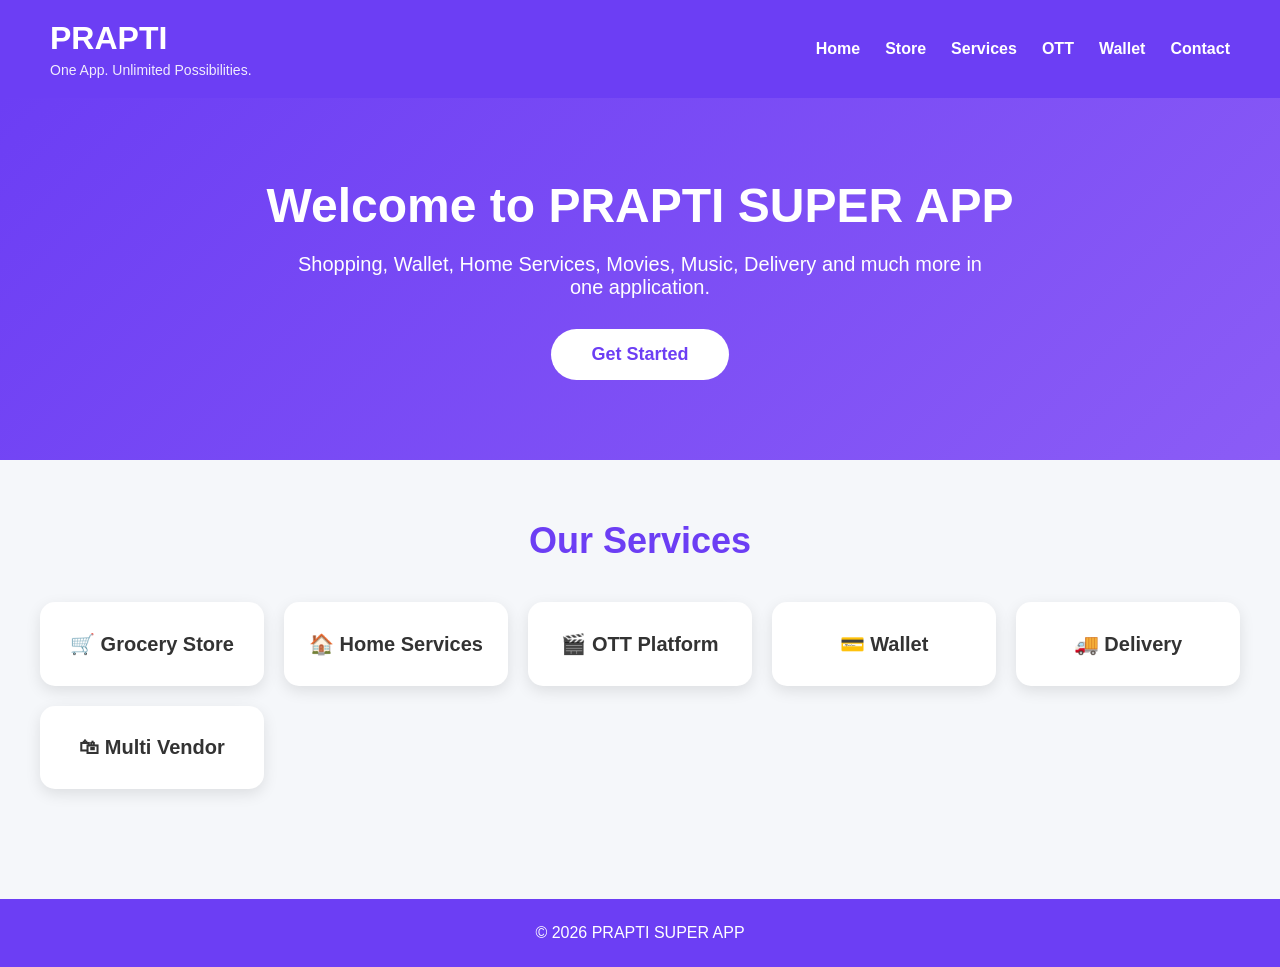
==== index.html @ 95aff0c9 "First upload PRAPTI SUPER APP" ====
<!DOCTYPE html>
<html lang="en">
<head>
    <meta charset="UTF-8">
    <meta name="viewport" content="width=device-width, initial-scale=1.0">
    <title>PRAPTI SUPER APP</title>

    <link rel="stylesheet" href="css/style.css">
</head>

<body>

<header class="header">

    <div class="logo">
        <h1>PRAPTI</h1>
        <p>One App. Unlimited Possibilities.</p>
    </div>

    <nav>
        <a href="#">Home</a>
        <a href="#">Store</a>
        <a href="#">Services</a>
        <a href="#">OTT</a>
        <a href="#">Wallet</a>
        <a href="#">Contact</a>
    </nav>

</header>

<section class="hero">

    <h2>Welcome to PRAPTI SUPER APP</h2>

    <p>
        Shopping, Wallet, Home Services,
        Movies, Music, Delivery and much more
        in one application.
    </p>

    <button>Get Started</button>

</section>

<section class="services">

<h2>Our Services</h2>

<div class="cards">

<div class="card">🛒 Grocery Store</div>

<div class="card">🏠 Home Services</div>

<div class="card">🎬 OTT Platform</div>

<div class="card">💳 Wallet</div>

<div class="card">🚚 Delivery</div>

<div class="card">🛍 Multi Vendor</div>

</div>

</section>

<footer>

<p>
© 2026 PRAPTI SUPER APP
</p>

</footer>

<script src="js/script.js"></script>

</body>
</html>
---- css/style.css ----
/* ===========================
   PRAPTI SUPER APP
   Professional Theme v1.0
=========================== */

*{
    margin:0;
    padding:0;
    box-sizing:border-box;
    font-family:Arial, Helvetica, sans-serif;
}

body{
    background:#f5f7fa;
    color:#333;
}

.header{
    background:#6C3EF4;
    color:white;

    display:flex;
    justify-content:space-between;
    align-items:center;

    padding:20px 50px;
}

.logo h1{
    font-size:32px;
}

.logo p{
    font-size:14px;
    opacity:.9;
    margin-top:5px;
}

nav{
    display:flex;
    gap:25px;
}

nav a{
    color:white;
    text-decoration:none;
    font-weight:bold;
    transition:.3s;
}

nav a:hover{
    color:#FFD54F;
}

.hero{

    text-align:center;

    padding:80px 20px;

    background:linear-gradient(135deg,#6C3EF4,#8B5CF6);

    color:white;
}

.hero h2{

    font-size:48px;

    margin-bottom:20px;
}

.hero p{

    font-size:20px;

    max-width:700px;

    margin:auto;
}

.hero button{

    margin-top:30px;

    padding:15px 40px;

    border:none;

    border-radius:50px;

    background:white;

    color:#6C3EF4;

    font-size:18px;

    cursor:pointer;

    font-weight:bold;
}

.hero button:hover{

    transform:scale(1.05);
}
/* ===== Services ===== */

.services{
    padding:60px 20px;
    text-align:center;
}

.services h2{
    font-size:36px;
    margin-bottom:40px;
    color:#6C3EF4;
}

.cards{
    display:grid;
    grid-template-columns:repeat(auto-fit,minmax(220px,1fr));
    gap:20px;
    max-width:1200px;
    margin:auto;
}

.card{
    background:#fff;
    padding:30px 20px;
    border-radius:15px;
    box-shadow:0 5px 15px rgba(0,0,0,.1);
    font-size:20px;
    font-weight:bold;
    transition:.3s;
}

.card:hover{
    transform:translateY(-8px);
    box-shadow:0 10px 25px rgba(0,0,0,.2);
}

/* ===== Footer ===== */

footer{
    background:#6C3EF4;
    color:#fff;
    text-align:center;
    padding:25px;
    margin-top:50px;
}

/* ===== Mobile Responsive ===== */

@media (max-width:768px){

.header{
    flex-direction:column;
    text-align:center;
    padding:20px;
}

nav{
    flex-wrap:wrap;
    justify-content:center;
    gap:15px;
    margin-top:15px;
}

.hero{
    padding:60px 15px;
}

.hero h2{
    font-size:32px;
}

.hero p{
    font-size:17px;
}

.hero button{
    width:100%;
    max-width:260px;
}

.services h2{
    font-size:28px;
}

}
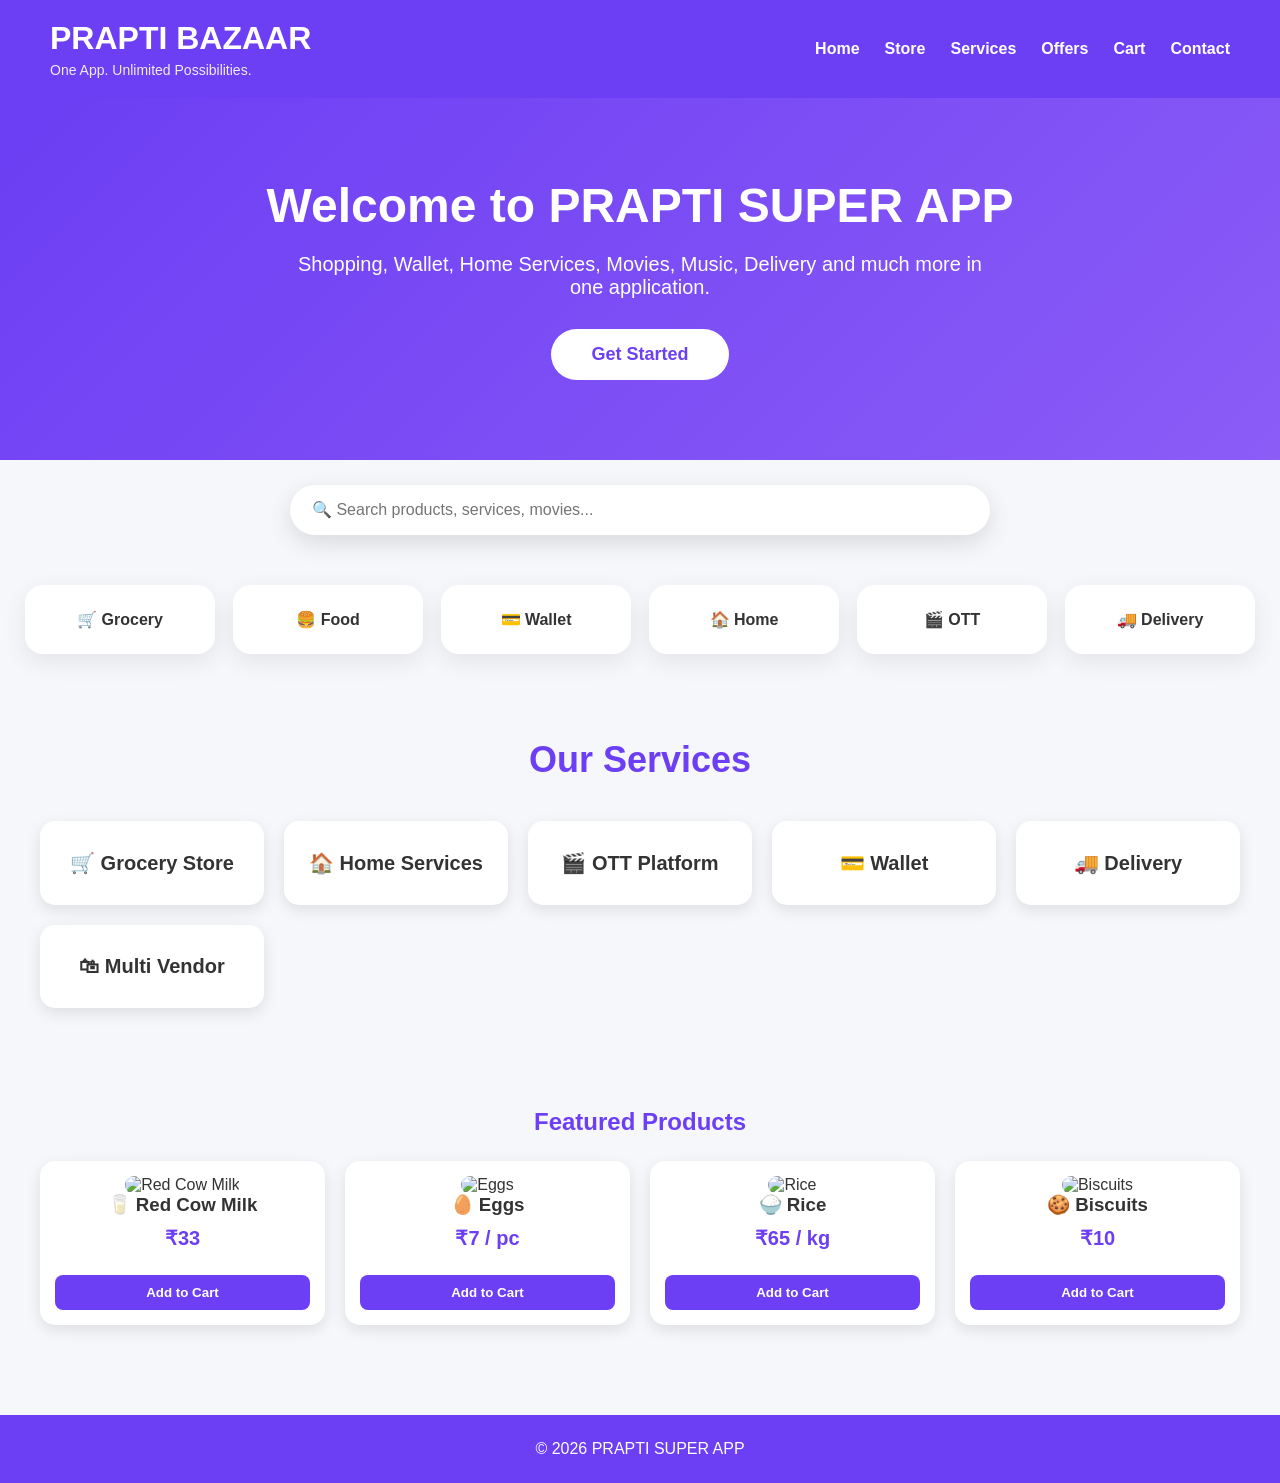
==== commit 5b2c0502: "PRAPTI SUPER APP v1.1" ====
--- a/index.html
+++ b/index.html
@@ -13,16 +13,18 @@
 <header class="header">
 
     <div class="logo">
-        <h1>PRAPTI</h1>
+        <h1>PRAPTI BAZAAR</h1>
         <p>One App. Unlimited Possibilities.</p>
     </div>
 
-    <nav>
+    <button class="menu-btn" id="menu-btn">☰</button>
+
+    <nav id="nav-menu">
         <a href="#">Home</a>
         <a href="#">Store</a>
         <a href="#">Services</a>
-        <a href="#">OTT</a>
-        <a href="#">Wallet</a>
+        <a href="#">Offers</a>
+        <a href="#">Cart</a>
         <a href="#">Contact</a>
     </nav>
 
@@ -39,6 +41,24 @@
     </p>
 
     <button>Get Started</button>
+
+</section>
+
+<section class="search-section">
+
+    <input type="text"
+           placeholder="🔍 Search products, services, movies...">
+
+</section>
+
+<section class="quick-services">
+
+    <div class="quick-card">🛒 Grocery</div>
+    <div class="quick-card">🍔 Food</div>
+    <div class="quick-card">💳 Wallet</div>
+    <div class="quick-card">🏠 Home</div>
+    <div class="quick-card">🎬 OTT</div>
+    <div class="quick-card">🚚 Delivery</div>
 
 </section>
 
@@ -64,6 +84,44 @@
 
 </section>
 
+<section class="products">
+
+<h2>Featured Products</h2>
+
+<div class="product-grid">
+
+<div class="product-card">
+<img src="images/redcow.jpg" alt="Red Cow Milk">
+<h3>🥛 Red Cow Milk</h3>
+<p class="price">₹33</p>
+<button>Add to Cart</button>
+</div>
+
+<div class="product-card">
+<img src="images/egg.jpg" alt="Eggs">
+<h3>🥚 Eggs</h3>
+<p class="price">₹7 / pc</p>
+<button>Add to Cart</button>
+</div>
+
+<div class="product-card">
+<img src="images/rice.jpg" alt="Rice">
+<h3>🍚 Rice</h3>
+<p class="price">₹65 / kg</p>
+<button>Add to Cart</button>
+</div>
+
+<div class="product-card">
+<img src="images/biscuit.jpg" alt="Biscuits">
+<h3>🍪 Biscuits</h3>
+<p class="price">₹10</p>
+<button>Add to Cart</button>
+</div>
+
+</div>
+
+</section>
+  
 <footer>
 
 <p>
--- a/css/style.css
+++ b/css/style.css
@@ -189,3 +189,182 @@
 }
 
 }
+/* ===== Premium Search ===== */
+
+.search-section{
+    padding:25px;
+    display:flex;
+    justify-content:center;
+}
+
+.search-section input{
+    width:90%;
+    max-width:700px;
+    padding:16px 22px;
+    border:none;
+    border-radius:50px;
+    font-size:16px;
+    box-shadow:0 8px 25px rgba(0,0,0,.12);
+    outline:none;
+}
+
+/* ===== Quick Services ===== */
+
+.quick-services{
+    display:grid;
+    grid-template-columns:repeat(auto-fit,minmax(140px,1fr));
+    gap:18px;
+    padding:25px;
+}
+
+.quick-card{
+    background:white;
+    padding:25px;
+    border-radius:18px;
+    text-align:center;
+    font-weight:bold;
+    cursor:pointer;
+    transition:.3s;
+    box-shadow:0 8px 25px rgba(0,0,0,.08);
+}
+
+.quick-card:hover{
+    transform:translateY(-8px);
+    background:#6C3EF4;
+    color:white;
+}
+.menu-btn{
+    display:none;
+    font-size:28px;
+    color:#fff;
+    background:none;
+    border:none;
+    cursor:pointer;
+}
+
+@media(max-width:768px){
+
+.menu-btn{
+    display:block;
+}
+
+nav{
+    display:none;
+    flex-direction:column;
+    width:100%;
+    background:#6C3EF4;
+    padding:15px 0;
+}
+
+nav.show{
+    display:flex;
+}
+
+nav a{
+    padding:12px;
+    text-align:center;
+}
+
+.header{
+    flex-wrap:wrap;
+}
+}
+/* ===== Featured Products ===== */
+
+.featured-products{
+    padding:60px 20px;
+    text-align:center;
+}
+
+.featured-products h2{
+    color:#6C3EF4;
+    margin-bottom:30px;
+}
+
+.product-grid{
+    display:grid;
+    grid-template-columns:repeat(auto-fit,minmax(220px,1fr));
+    gap:20px;
+    max-width:1200px;
+    margin:auto;
+}
+
+.product-card{
+    background:#fff;
+    padding:25px;
+    border-radius:15px;
+    box-shadow:0 5px 15px rgba(0,0,0,.1);
+    transition:.3s;
+}
+
+.product-card:hover{
+    transform:translateY(-6px);
+}
+
+.product-card button{
+    margin-top:15px;
+    background:#6C3EF4;
+    color:#fff;
+    border:none;
+    padding:10px 20px;
+    border-radius:25px;
+    cursor:pointer;
+}
+
+.products{
+    padding:40px 20px;
+}
+
+.products h2{
+    text-align:center;
+    color:#6C3EF4;
+    margin-bottom:25px;
+}
+
+.product-grid{
+    display:grid;
+    grid-template-columns:repeat(auto-fit,minmax(180px,1fr));
+    gap:20px;
+}
+
+.product-card{
+    background:#fff;
+    border-radius:15px;
+    padding:15px;
+    text-align:center;
+    box-shadow:0 5px 15px rgba(0,0,0,.1);
+    transition:.3s;
+}
+
+.product-card:hover{
+    transform:translateY(-6px);
+}
+
+.product-card img{
+    width:100%;
+    height:150px;
+    object-fit:cover;
+    border-radius:10px;
+}
+
+.price{
+    color:#6C3EF4;
+    font-size:20px;
+    font-weight:bold;
+    margin:10px 0;
+}
+
+.product-card button{
+    width:100%;
+    padding:10px;
+    border:none;
+    background:#6C3EF4;
+    color:#fff;
+    border-radius:8px;
+    cursor:pointer;
+    font-weight:bold;
+}
+
+.product-card button:hover{
+    background:#4e2ac9;
+}
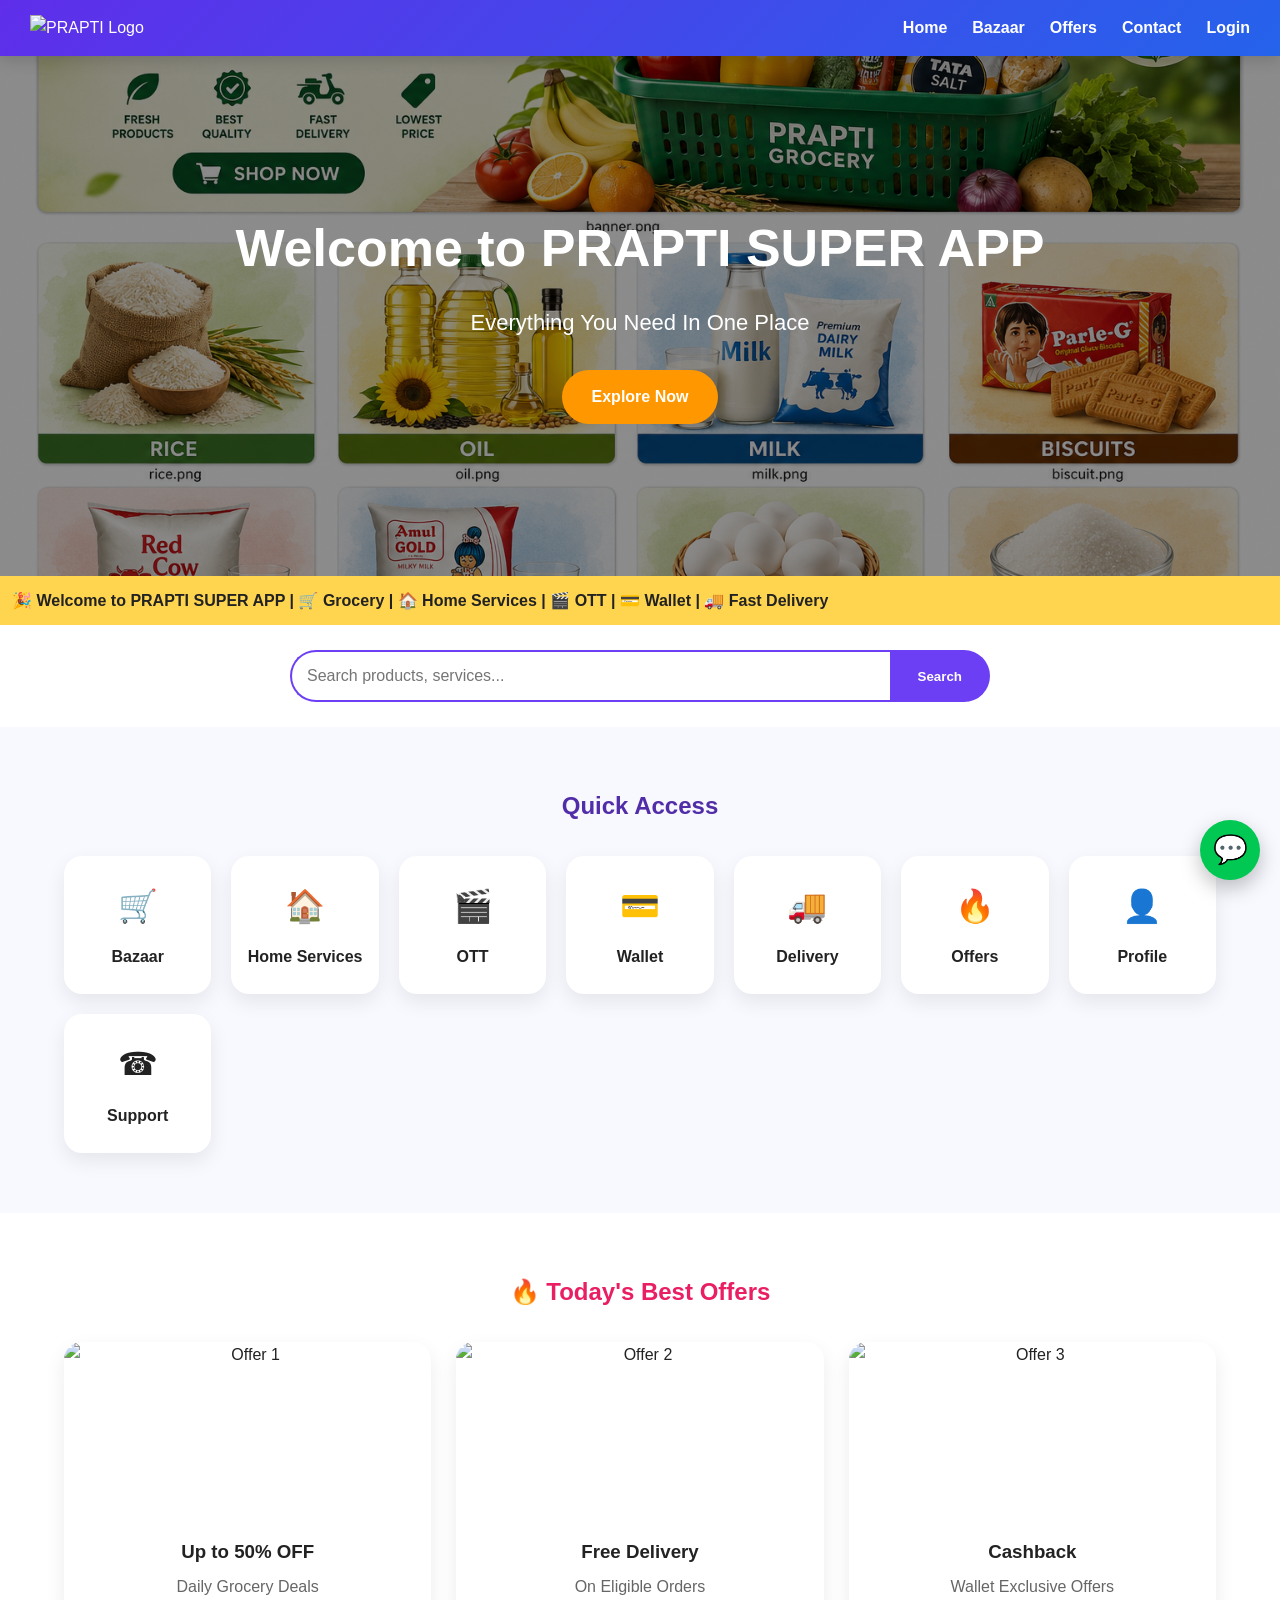
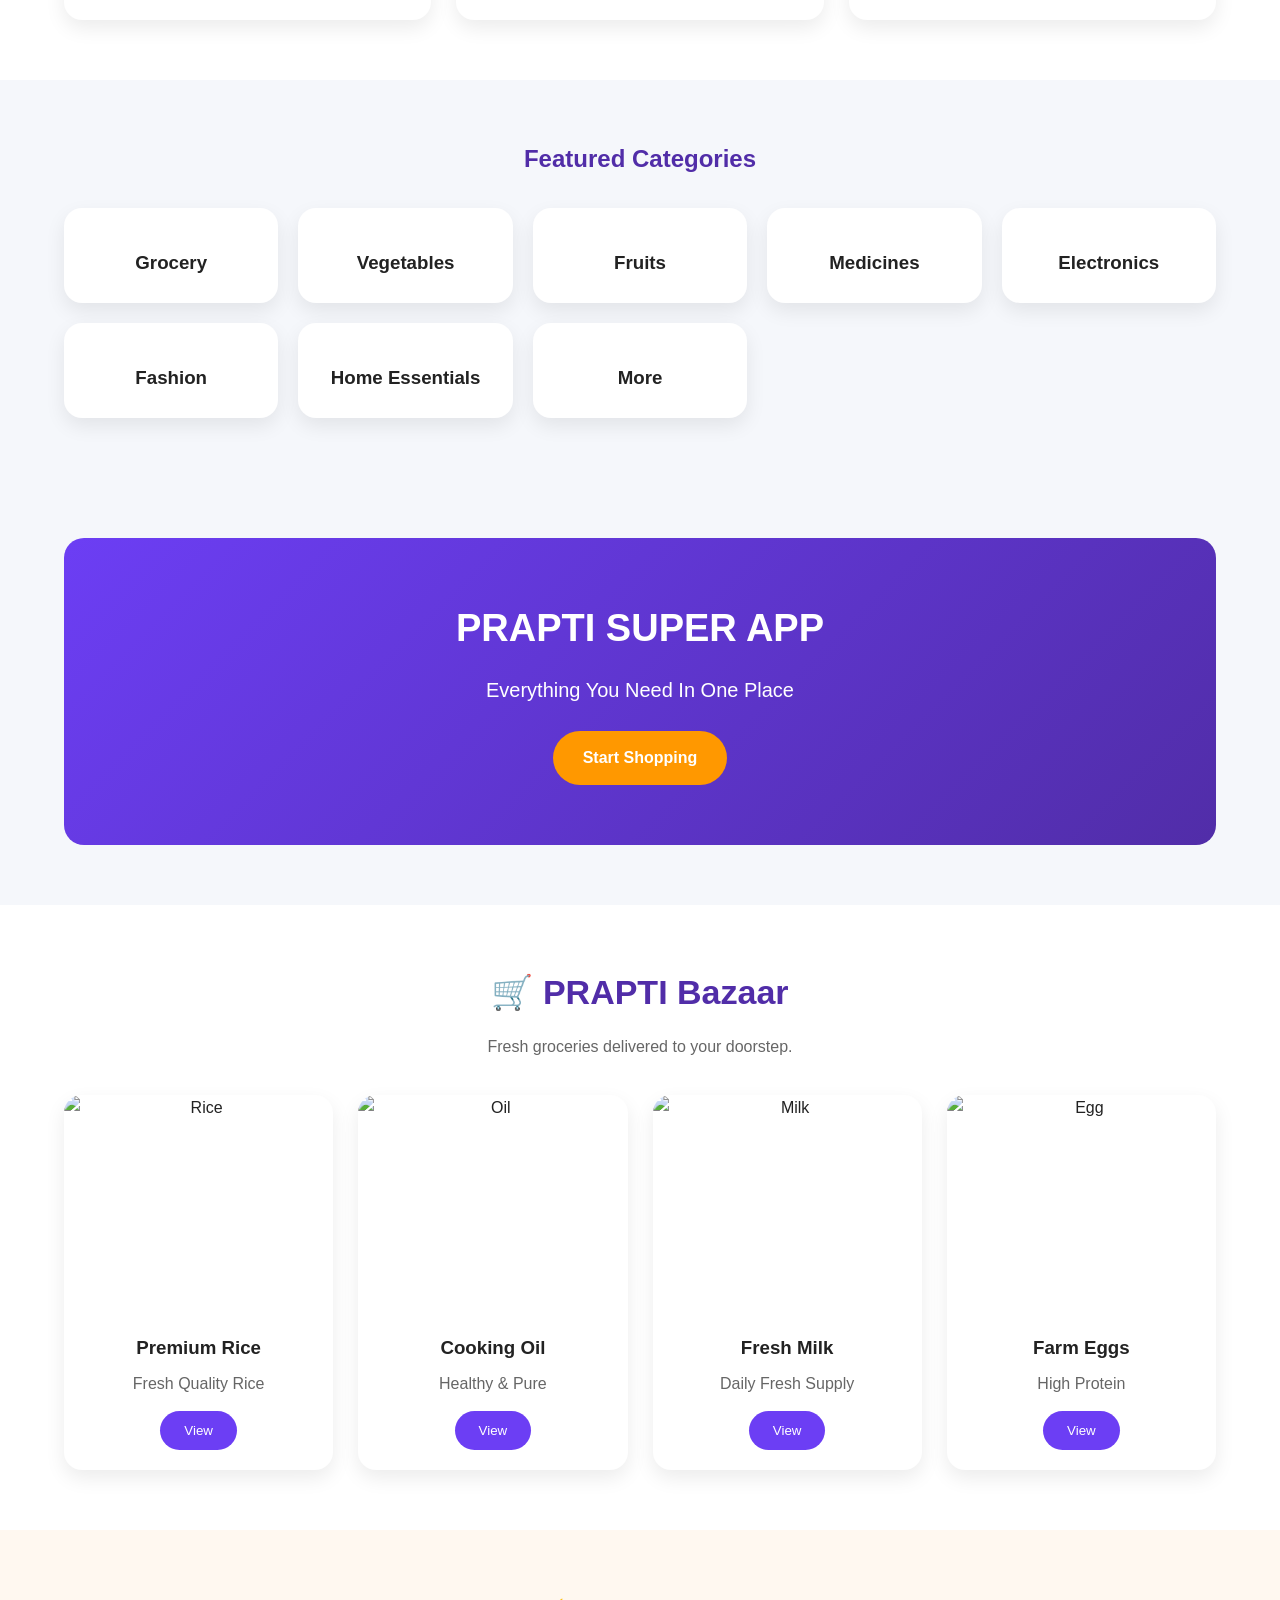
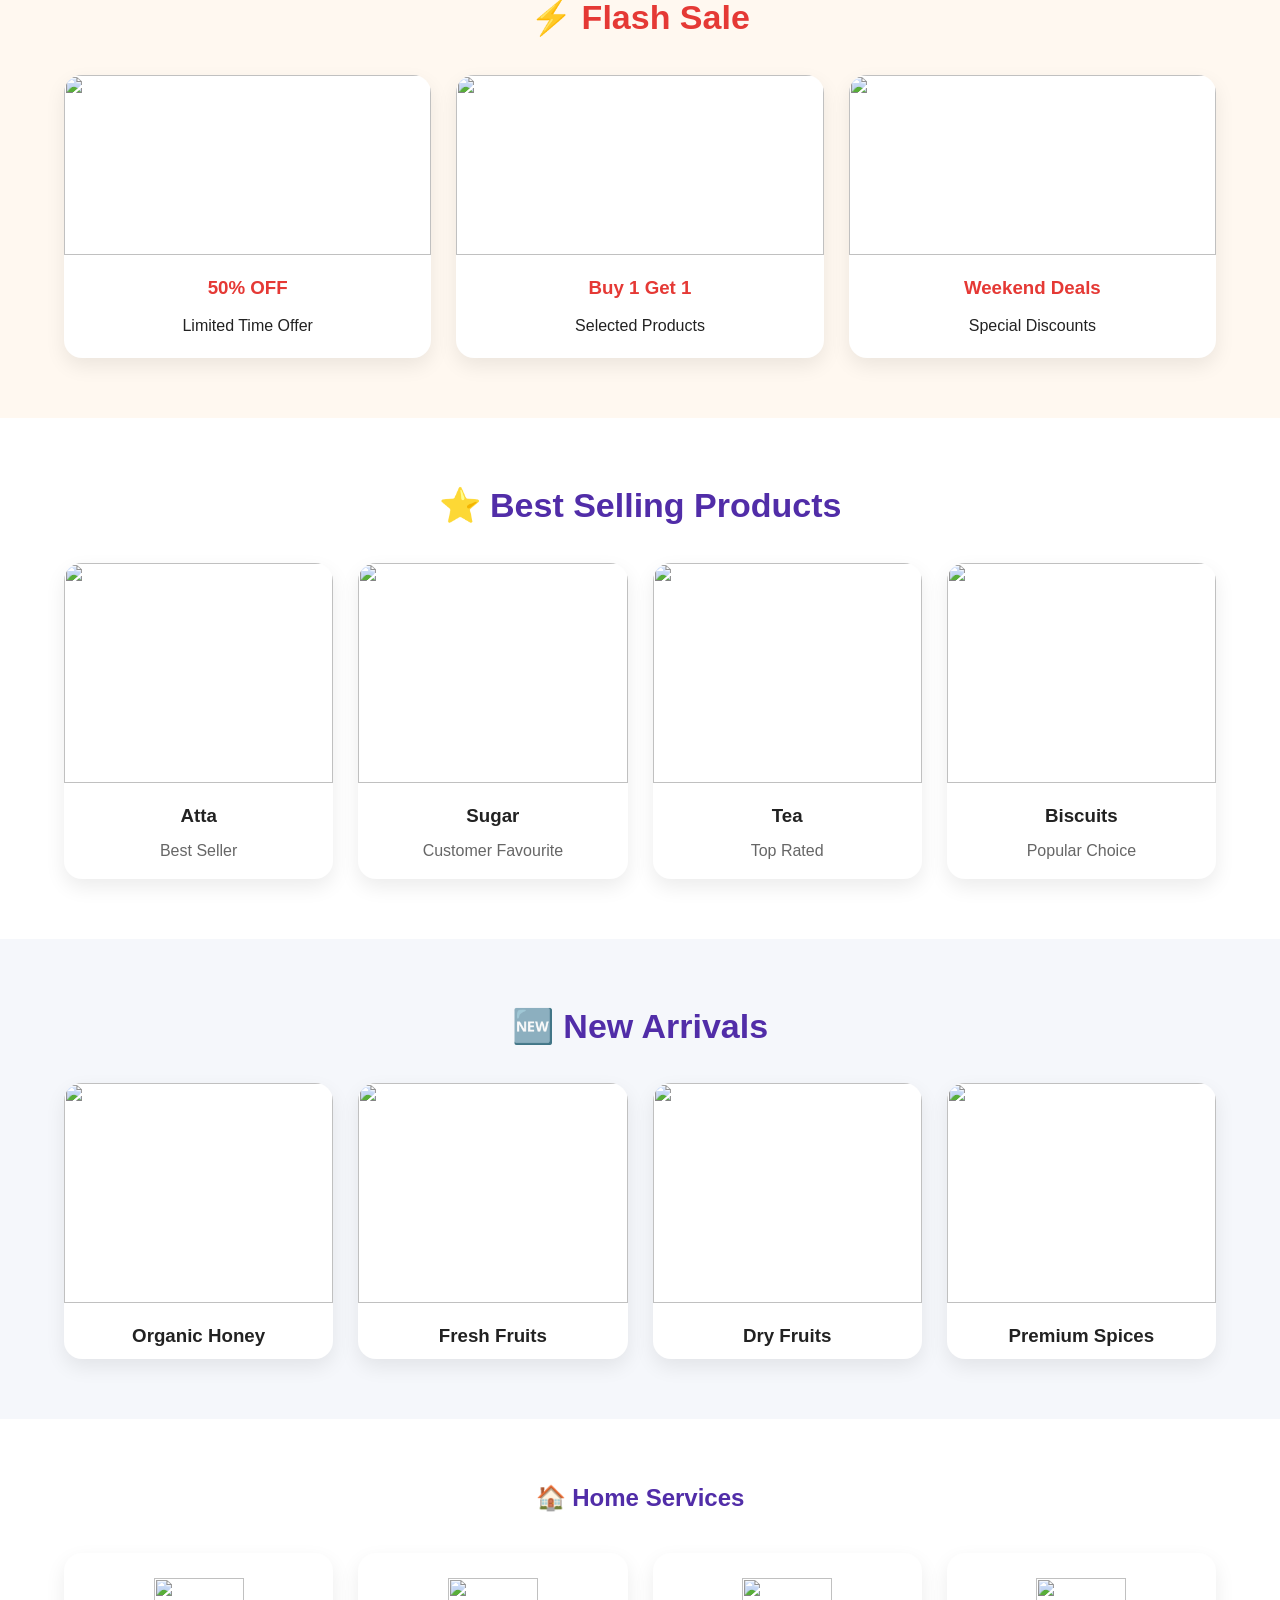
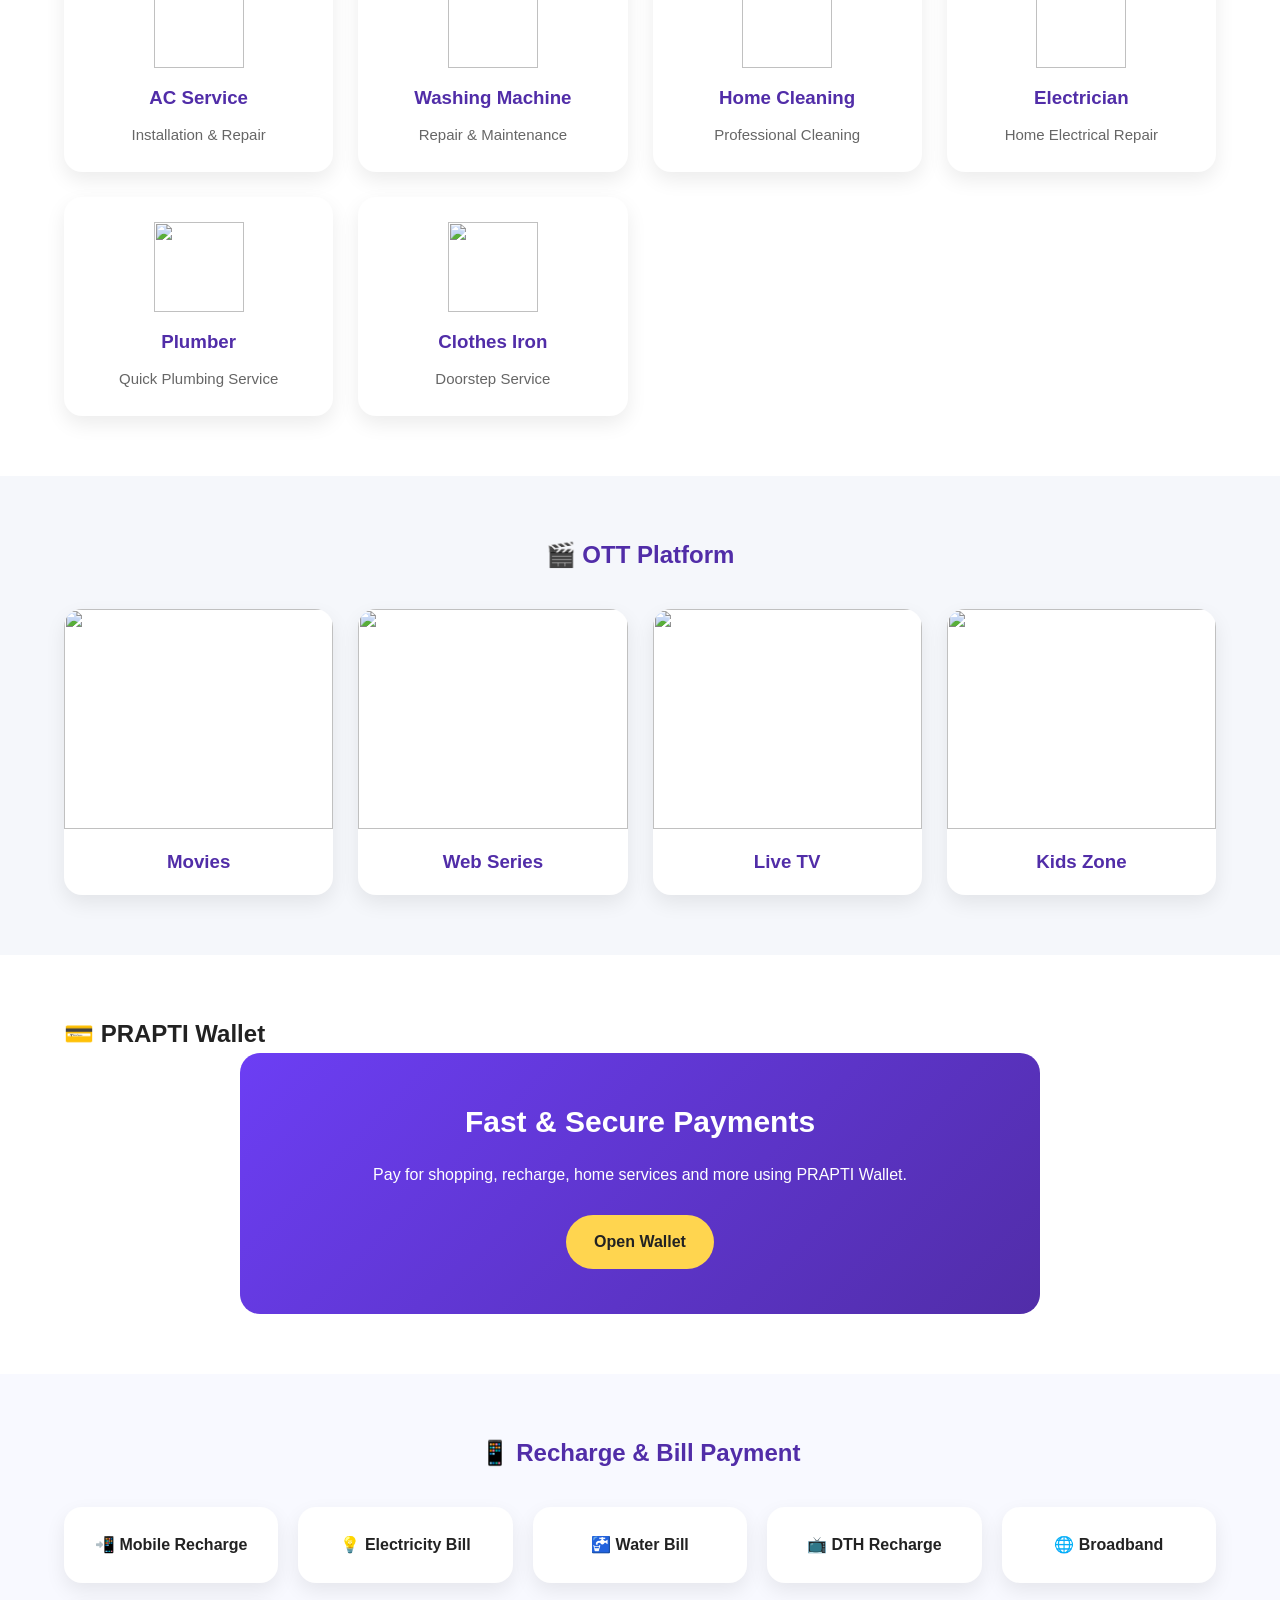
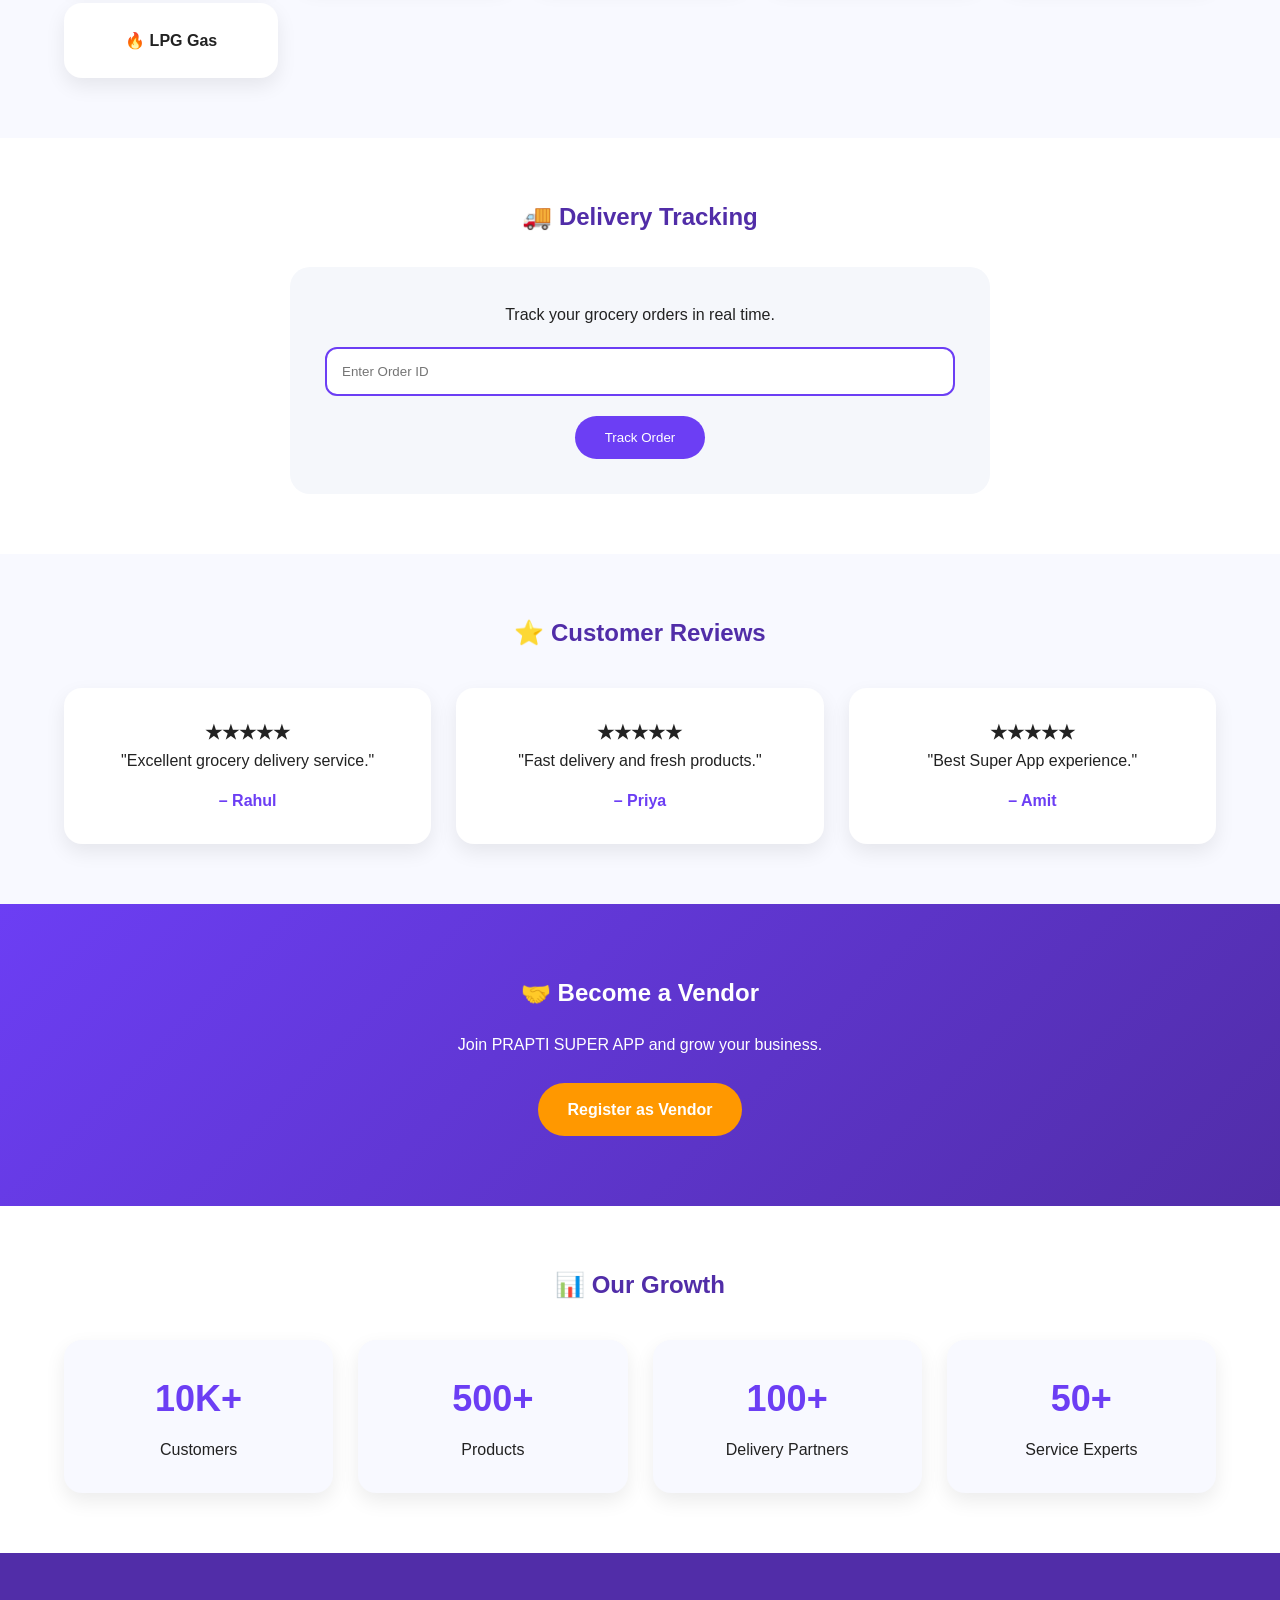
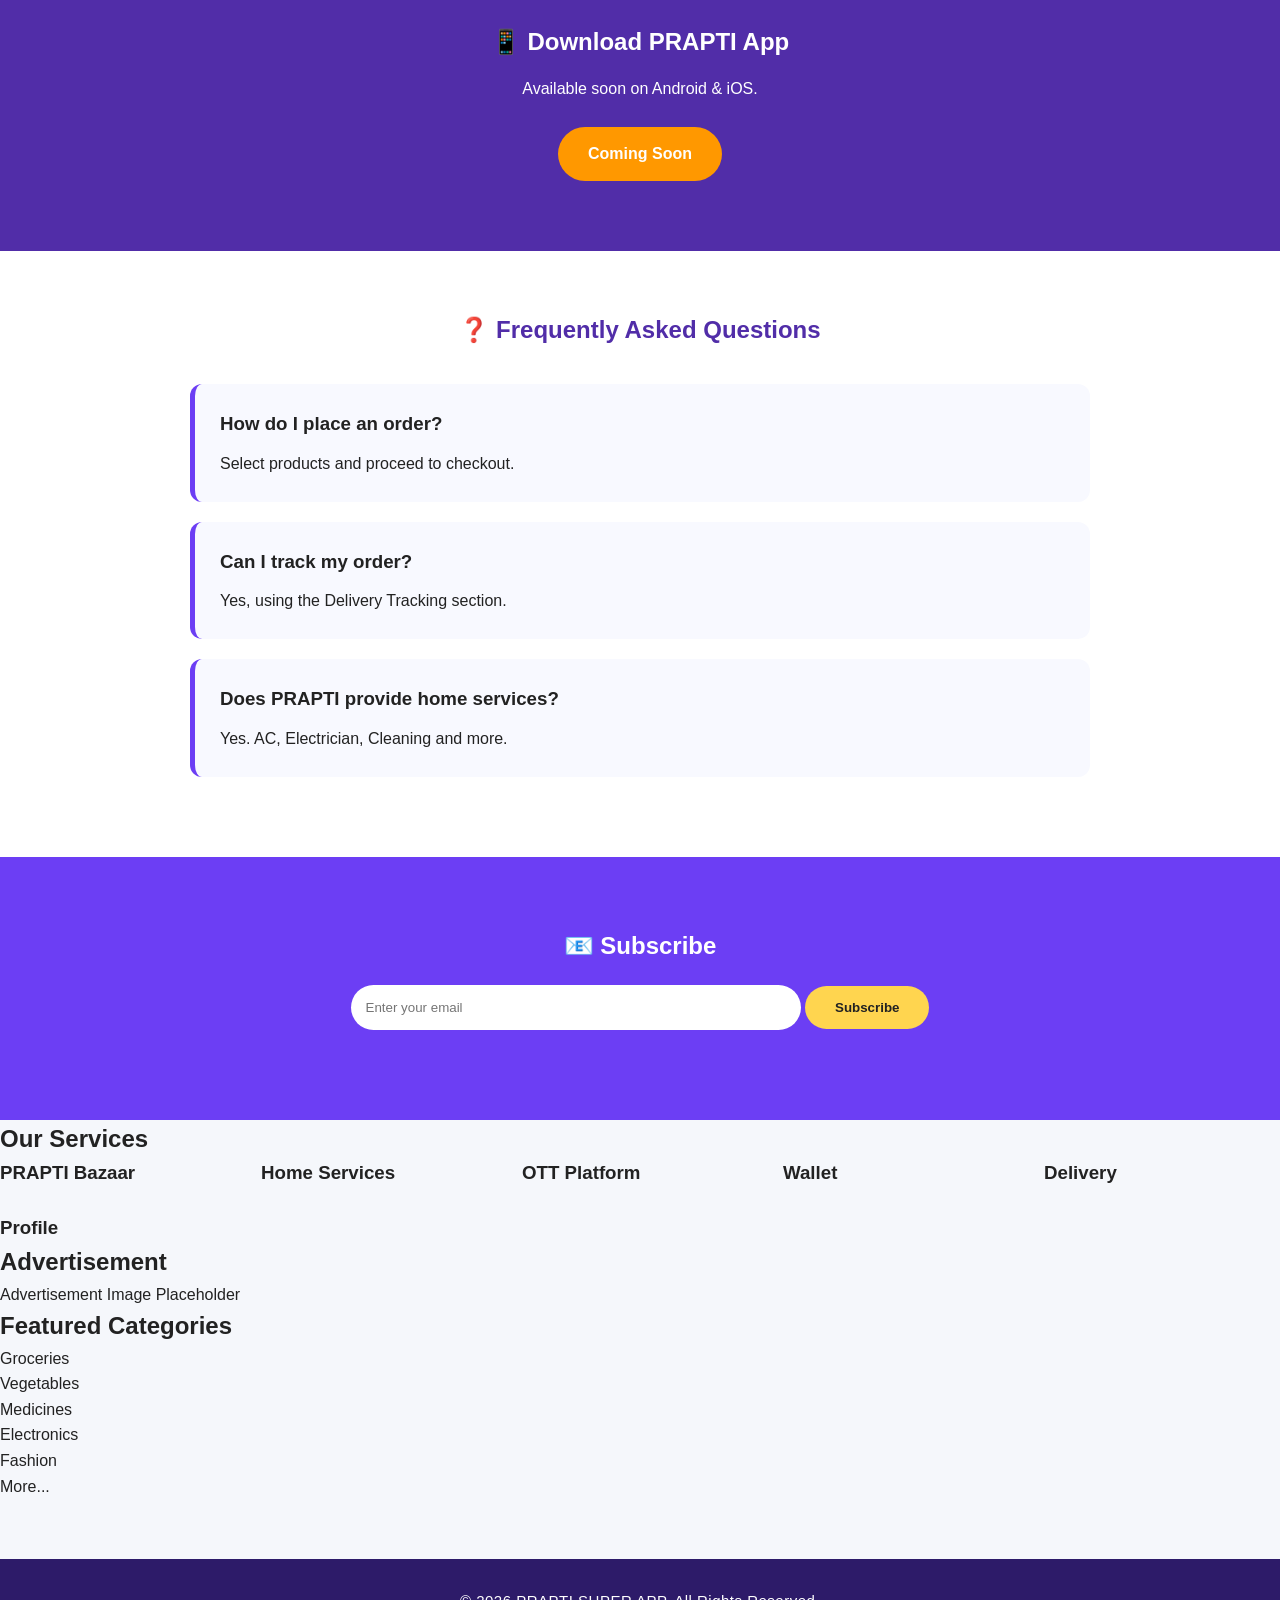
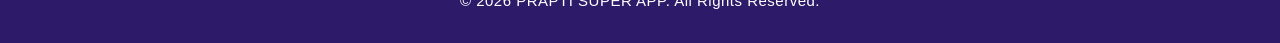
==== commit 0eb37a51: "Update PRAPTI BAZAAR website" ====
--- a/index.html
+++ b/index.html
@@ -1,131 +1,812 @@
 <!DOCTYPE html>
 <html lang="en">
 <head>
-    <meta charset="UTF-8">
-    <meta name="viewport" content="width=device-width, initial-scale=1.0">
-    <title>PRAPTI SUPER APP</title>
-
-    <link rel="stylesheet" href="css/style.css">
+  <meta charset="UTF-8">
+  <meta name="viewport" content="width=device-width, initial-scale=1.0">
+  <title>PRAPTI SUPER APP</title>
+
+  <link rel="stylesheet" href="css/style.css">
 </head>
 
 <body>
 
+<!-- Header -->
 <header class="header">
-
-    <div class="logo">
-        <h1>PRAPTI BAZAAR</h1>
-        <p>One App. Unlimited Possibilities.</p>
-    </div>
-
-    <button class="menu-btn" id="menu-btn">☰</button>
-
-    <nav id="nav-menu">
-        <a href="#">Home</a>
-        <a href="#">Store</a>
-        <a href="#">Services</a>
-        <a href="#">Offers</a>
-        <a href="#">Cart</a>
-        <a href="#">Contact</a>
-    </nav>
-
+  <div class="logo">
+    <img src="images/logo.png" alt="PRAPTI Logo">
+  </div>
+
+  <nav>
+    <a href="index.html">Home</a>
+    <a href="bazaar.html">Bazaar</a>
+    <a href="offers.html">Offers</a>
+    <a href="contact.html">Contact</a>
+    <a href="login.html">Login</a>
+  </nav>
 </header>
 
+<!-- Hero Banner -->
 <section class="hero">
 
-    <h2>Welcome to PRAPTI SUPER APP</h2>
-
-    <p>
-        Shopping, Wallet, Home Services,
-        Movies, Music, Delivery and much more
-        in one application.
-    </p>
-
-    <button>Get Started</button>
-
-</section>
+  <div class="hero-content">
+      <h1>Welcome to PRAPTI SUPER APP</h1>
+      <p>Everything You Need In One Place</p>
+
+      <a href="bazaar.html" class="btn">
+      Explore Now
+      </a>
+  </div>
+</section>
+<!-- =========================
+ANNOUNCEMENT BAR
+========================= -->
+
+<section class="announcement">
+
+<div class="announcement-text">
+
+🎉 Welcome to PRAPTI SUPER APP |
+🛒 Grocery |
+🏠 Home Services |
+🎬 OTT |
+💳 Wallet |
+🚚 Fast Delivery
+
+</div>
+
+</section>
+
+<!-- =========================
+SEARCH SECTION
+========================= -->
 
 <section class="search-section">
 
-    <input type="text"
-           placeholder="🔍 Search products, services, movies...">
-
-</section>
-
-<section class="quick-services">
-
-    <div class="quick-card">🛒 Grocery</div>
-    <div class="quick-card">🍔 Food</div>
-    <div class="quick-card">💳 Wallet</div>
-    <div class="quick-card">🏠 Home</div>
-    <div class="quick-card">🎬 OTT</div>
-    <div class="quick-card">🚚 Delivery</div>
-
-</section>
+<div class="search-box">
+
+<input
+type="text"
+placeholder="Search products, services...">
+
+<button>Search</button>
+
+</div>
+
+</section>
+
+<!-- =========================
+QUICK ACTIONS
+========================= -->
+
+<section class="quick-actions">
+
+<h2>Quick Access</h2>
+
+<div class="quick-grid">
+
+<a href="bazaar.html" class="quick-card">
+🛒
+<h3>Bazaar</h3>
+</a>
+
+<a href="#" class="quick-card">
+🏠
+<h3>Home Services</h3>
+</a>
+
+<a href="#" class="quick-card">
+🎬
+<h3>OTT</h3>
+</a>
+
+<a href="#" class="quick-card">
+💳
+<h3>Wallet</h3>
+</a>
+
+<a href="#" class="quick-card">
+🚚
+<h3>Delivery</h3>
+</a>
+
+<a href="offers.html" class="quick-card">
+🔥
+<h3>Offers</h3>
+</a>
+
+<a href="profile.html" class="quick-card">
+👤
+<h3>Profile</h3>
+</a>
+
+<a href="contact.html" class="quick-card">
+☎
+<h3>Support</h3>
+</a>
+
+</div>
+
+</section>
+
+<!-- =========================
+OFFERS SECTION
+========================= -->
+
+<section class="offers-section">
+
+<h2>🔥 Today's Best Offers</h2>
+
+<div class="offers-grid">
+
+<div class="offer-card">
+<img src="images/offer1.png" alt="Offer 1">
+<h3>Up to 50% OFF</h3>
+<p>Daily Grocery Deals</p>
+</div>
+
+<div class="offer-card">
+<img src="images/offer2.png" alt="Offer 2">
+<h3>Free Delivery</h3>
+<p>On Eligible Orders</p>
+</div>
+
+<div class="offer-card">
+<img src="images/offer3.png" alt="Offer 3">
+<h3>Cashback</h3>
+<p>Wallet Exclusive Offers</p>
+</div>
+
+</div>
+
+</section>
+
+<!-- =========================
+FEATURED CATEGORIES
+========================= -->
+
+<section class="categories-section">
+
+<h2>Featured Categories</h2>
+
+<div class="category-grid">
+
+<div class="category-card">
+<img src="images/category_grocery.png" alt="">
+<h3>Grocery</h3>
+</div>
+
+<div class="category-card">
+<img src="images/category_vegetables.png" alt="">
+<h3>Vegetables</h3>
+</div>
+
+<div class="category-card">
+<img src="images/category_fruits.png" alt="">
+<h3>Fruits</h3>
+</div>
+
+<div class="category-card">
+<img src="images/category_medicine.png" alt="">
+<h3>Medicines</h3>
+</div>
+
+<div class="category-card">
+<img src="images/category_electronics.png" alt="">
+<h3>Electronics</h3>
+</div>
+
+<div class="category-card">
+<img src="images/category_fashion.png" alt="">
+<h3>Fashion</h3>
+</div>
+
+<div class="category-card">
+<img src="images/category_home.png" alt="">
+<h3>Home Essentials</h3>
+</div>
+
+<div class="category-card">
+<img src="images/category_more.png" alt="">
+<h3>More</h3>
+</div>
+
+</div>
+
+</section>
+
+<!-- =========================
+PROMO BANNER
+========================= -->
+
+<section class="promo-banner">
+
+<div class="promo-content">
+
+<h2>PRAPTI SUPER APP</h2>
+
+<p>
+Everything You Need In One Place
+</p>
+
+<a href="bazaar.html" class="btn">
+Start Shopping
+</a>
+
+</div>
+
+</section>
+
+<!-- =========================
+PRAPTI BAZAAR SHOWCASE
+========================= -->
+
+<section class="bazaar-showcase">
+
+<h2>🛒 PRAPTI Bazaar</h2>
+
+<p>
+Fresh groceries delivered to your doorstep.
+</p>
+
+<div class="product-grid">
+
+<div class="product-card">
+<img src="images/product1.png" alt="Rice">
+<h3>Premium Rice</h3>
+<p>Fresh Quality Rice</p>
+<button>View</button>
+</div>
+
+<div class="product-card">
+<img src="images/product2.png" alt="Oil">
+<h3>Cooking Oil</h3>
+<p>Healthy & Pure</p>
+<button>View</button>
+</div>
+
+<div class="product-card">
+<img src="images/product3.png" alt="Milk">
+<h3>Fresh Milk</h3>
+<p>Daily Fresh Supply</p>
+<button>View</button>
+</div>
+
+<div class="product-card">
+<img src="images/product4.png" alt="Egg">
+<h3>Farm Eggs</h3>
+<p>High Protein</p>
+<button>View</button>
+</div>
+
+</div>
+
+</section>
+
+<!-- =========================
+FLASH SALE
+========================= -->
+
+<section class="flash-sale">
+
+<h2>⚡ Flash Sale</h2>
+
+<div class="flash-grid">
+
+<div class="flash-card">
+<img src="images/flash1.png" alt="">
+<h3>50% OFF</h3>
+<p>Limited Time Offer</p>
+</div>
+
+<div class="flash-card">
+<img src="images/flash2.png" alt="">
+<h3>Buy 1 Get 1</h3>
+<p>Selected Products</p>
+</div>
+
+<div class="flash-card">
+<img src="images/flash3.png" alt="">
+<h3>Weekend Deals</h3>
+<p>Special Discounts</p>
+</div>
+
+</div>
+
+</section>
+
+<!-- =========================
+BEST SELLING PRODUCTS
+========================= -->
+
+<section class="best-selling">
+
+<h2>⭐ Best Selling Products</h2>
+
+<div class="product-grid">
+
+<div class="product-card">
+<img src="images/best1.png" alt="">
+<h3>Atta</h3>
+<p>Best Seller</p>
+</div>
+
+<div class="product-card">
+<img src="images/best2.png" alt="">
+<h3>Sugar</h3>
+<p>Customer Favourite</p>
+</div>
+
+<div class="product-card">
+<img src="images/best3.png" alt="">
+<h3>Tea</h3>
+<p>Top Rated</p>
+</div>
+
+<div class="product-card">
+<img src="images/best4.png" alt="">
+<h3>Biscuits</h3>
+<p>Popular Choice</p>
+</div>
+
+</div>
+
+</section>
+
+<!-- =========================
+NEW ARRIVALS
+========================= -->
+
+<section class="new-arrivals">
+
+<h2>🆕 New Arrivals</h2>
+
+<div class="product-grid">
+
+<div class="product-card">
+<img src="images/new1.png" alt="">
+<h3>Organic Honey</h3>
+</div>
+
+<div class="product-card">
+<img src="images/new2.png" alt="">
+<h3>Fresh Fruits</h3>
+</div>
+
+<div class="product-card">
+<img src="images/new3.png" alt="">
+<h3>Dry Fruits</h3>
+</div>
+
+<div class="product-card">
+<img src="images/new4.png" alt="">
+<h3>Premium Spices</h3>
+</div>
+
+</div>
+
+</section>
+
+<!-- =========================
+HOME SERVICES
+========================= -->
+
+<section class="home-services">
+
+<h2>🏠 Home Services</h2>
+
+<div class="service-grid">
+
+<div class="service-card">
+<img src="images/service_ac.png" alt="">
+<h3>AC Service</h3>
+<p>Installation & Repair</p>
+</div>
+
+<div class="service-card">
+<img src="images/service_washing.png" alt="">
+<h3>Washing Machine</h3>
+<p>Repair & Maintenance</p>
+</div>
+
+<div class="service-card">
+<img src="images/service_cleaning.png" alt="">
+<h3>Home Cleaning</h3>
+<p>Professional Cleaning</p>
+</div>
+
+<div class="service-card">
+<img src="images/service_electric.png" alt="">
+<h3>Electrician</h3>
+<p>Home Electrical Repair</p>
+</div>
+
+<div class="service-card">
+<img src="images/service_plumber.png" alt="">
+<h3>Plumber</h3>
+<p>Quick Plumbing Service</p>
+</div>
+
+<div class="service-card">
+<img src="images/service_iron.png" alt="">
+<h3>Clothes Iron</h3>
+<p>Doorstep Service</p>
+</div>
+
+</div>
+
+</section>
+
+<!-- =========================
+OTT PLATFORM
+========================= -->
+
+<section class="ott-platform">
+
+<h2>🎬 OTT Platform</h2>
+
+<div class="ott-grid">
+
+<div class="ott-card">
+<img src="images/movie1.png" alt="">
+<h3>Movies</h3>
+</div>
+
+<div class="ott-card">
+<img src="images/movie2.png" alt="">
+<h3>Web Series</h3>
+</div>
+
+<div class="ott-card">
+<img src="images/movie3.png" alt="">
+<h3>Live TV</h3>
+</div>
+
+<div class="ott-card">
+<img src="images/movie4.png" alt="">
+<h3>Kids Zone</h3>
+</div>
+
+</div>
+
+</section>
+
+<!-- =========================
+PRAPTI WALLET
+========================= -->
+
+<section class="wallet-section">
+
+<h2>💳 PRAPTI Wallet</h2>
+
+<div class="wallet-box">
+
+<h3>Fast & Secure Payments</h3>
+
+<p>
+Pay for shopping, recharge,
+home services and more using
+PRAPTI Wallet.
+</p>
+
+<a href="#">Open Wallet</a>
+
+</div>
+
+</section>
+
+<!-- =========================
+RECHARGE & BILL PAYMENT
+========================= -->
+
+<section class="bill-payment">
+
+<h2>📱 Recharge & Bill Payment</h2>
+
+<div class="bill-grid">
+
+<div class="bill-card">
+📲 Mobile Recharge
+</div>
+
+<div class="bill-card">
+💡 Electricity Bill
+</div>
+
+<div class="bill-card">
+🚰 Water Bill
+</div>
+
+<div class="bill-card">
+📺 DTH Recharge
+</div>
+
+<div class="bill-card">
+🌐 Broadband
+</div>
+
+<div class="bill-card">
+🔥 LPG Gas
+</div>
+
+</div>
+
+</section>
+
+<!-- =========================
+DELIVERY TRACKING
+========================= -->
+
+<section class="delivery-track">
+
+<h2>🚚 Delivery Tracking</h2>
+
+<div class="track-box">
+
+<p>
+Track your grocery orders in real time.
+</p>
+
+<input
+type="text"
+placeholder="Enter Order ID">
+
+<button>
+Track Order
+</button>
+
+</div>
+
+</section>
+
+<!-- =========================
+CUSTOMER REVIEWS
+========================= -->
+
+<section class="customer-reviews">
+
+<h2>⭐ Customer Reviews</h2>
+
+<div class="review-grid">
+
+<div class="review-card">
+<h3>★★★★★</h3>
+<p>"Excellent grocery delivery service."</p>
+<strong>– Rahul</strong>
+</div>
+
+<div class="review-card">
+<h3>★★★★★</h3>
+<p>"Fast delivery and fresh products."</p>
+<strong>– Priya</strong>
+</div>
+
+<div class="review-card">
+<h3>★★★★★</h3>
+<p>"Best Super App experience."</p>
+<strong>– Amit</strong>
+</div>
+
+</div>
+
+</section>
+
+<!-- =========================
+BECOME A VENDOR
+========================= -->
+
+<section class="vendor-section">
+
+<h2>🤝 Become a Vendor</h2>
+
+<p>
+Join PRAPTI SUPER APP and grow your business.
+</p>
+
+<a href="#" class="btn">
+Register as Vendor
+</a>
+
+</section>
+
+<!-- =========================
+LIVE STATISTICS
+========================= -->
+
+<section class="stats-section">
+
+<h2>📊 Our Growth</h2>
+
+<div class="stats-grid">
+
+<div class="stat-card">
+<h3>10K+</h3>
+<p>Customers</p>
+</div>
+
+<div class="stat-card">
+<h3>500+</h3>
+<p>Products</p>
+</div>
+
+<div class="stat-card">
+<h3>100+</h3>
+<p>Delivery Partners</p>
+</div>
+
+<div class="stat-card">
+<h3>50+</h3>
+<p>Service Experts</p>
+</div>
+
+</div>
+
+</section>
+
+<!-- =========================
+DOWNLOAD APP
+========================= -->
+
+<section class="download-app">
+
+<h2>📱 Download PRAPTI App</h2>
+
+<p>
+Available soon on Android & iOS.
+</p>
+
+<a href="#" class="btn">
+Coming Soon
+</a>
+
+</section>
+
+<!-- =========================
+FAQ
+========================= -->
+
+<section class="faq-section">
+
+<h2>❓ Frequently Asked Questions</h2>
+
+<div class="faq-item">
+<h3>How do I place an order?</h3>
+<p>Select products and proceed to checkout.</p>
+</div>
+
+<div class="faq-item">
+<h3>Can I track my order?</h3>
+<p>Yes, using the Delivery Tracking section.</p>
+</div>
+
+<div class="faq-item">
+<h3>Does PRAPTI provide home services?</h3>
+<p>Yes. AC, Electrician, Cleaning and more.</p>
+</div>
+
+</section>
+
+<!-- =========================
+NEWSLETTER
+========================= -->
+
+<section class="newsletter">
+
+<h2>📧 Subscribe</h2>
+
+<input
+type="email"
+placeholder="Enter your email">
+
+<button>
+Subscribe
+</button>
+
+</section>
+
+<!-- =========================
+BACK TO TOP
+========================= -->
+
+<button id="topBtn">
+⬆
+</button>
+
+<!-- =========================
+FLOATING SUPPORT
+========================= -->
+
+<a href="contact.html"
+class="floating-support">
+
+💬
+
+</a>
+
+<!-- Services -->
 
 <section class="services">
 
 <h2>Our Services</h2>
 
-<div class="cards">
-
-<div class="card">🛒 Grocery Store</div>
-
-<div class="card">🏠 Home Services</div>
-
-<div class="card">🎬 OTT Platform</div>
-
-<div class="card">💳 Wallet</div>
-
-<div class="card">🚚 Delivery</div>
-
-<div class="card">🛍 Multi Vendor</div>
-
-</div>
-
-</section>
-
-<section class="products">
-
-<h2>Featured Products</h2>
-
-<div class="product-grid">
-
-<div class="product-card">
-<img src="images/redcow.jpg" alt="Red Cow Milk">
-<h3>🥛 Red Cow Milk</h3>
-<p class="price">₹33</p>
-<button>Add to Cart</button>
-</div>
-
-<div class="product-card">
-<img src="images/egg.jpg" alt="Eggs">
-<h3>🥚 Eggs</h3>
-<p class="price">₹7 / pc</p>
-<button>Add to Cart</button>
-</div>
-
-<div class="product-card">
-<img src="images/rice.jpg" alt="Rice">
-<h3>🍚 Rice</h3>
-<p class="price">₹65 / kg</p>
-<button>Add to Cart</button>
-</div>
-
-<div class="product-card">
-<img src="images/biscuit.jpg" alt="Biscuits">
-<h3>🍪 Biscuits</h3>
-<p class="price">₹10</p>
-<button>Add to Cart</button>
-</div>
-
-</div>
-
-</section>
-  
+<div class="service-grid">
+
+<div class="card">
+<img src="images/grocery.png" alt="">
+<h3>PRAPTI Bazaar</h3>
+</div>
+
+<div class="card">
+<img src="images/home.png" alt="">
+<h3>Home Services</h3>
+</div>
+
+<div class="card">
+<img src="images/ott.png" alt="">
+<h3>OTT Platform</h3>
+</div>
+
+<div class="card">
+<img src="images/wallet.png" alt="">
+<h3>Wallet</h3>
+</div>
+
+<div class="card">
+<img src="images/delivery.png" alt="">
+<h3>Delivery</h3>
+</div>
+
+<div class="card">
+<img src="images/profile.png" alt="">
+<h3>Profile</h3>
+</div>
+
+</div>
+
+</section>
+
+<!-- Advertisement -->
+
+<section class="ads">
+
+<h2>Advertisement</h2>
+
+<div class="ads-box">
+Advertisement Image Placeholder
+</div>
+
+</section>
+
+<!-- Featured -->
+
+<section class="featured">
+
+<h2>Featured Categories</h2>
+
+<div class="feature-grid">
+
+<div class="feature">Groceries</div>
+
+<div class="feature">Vegetables</div>
+
+<div class="feature">Medicines</div>
+
+<div class="feature">Electronics</div>
+
+<div class="feature">Fashion</div>
+
+<div class="feature">More...</div>
+
+</div>
+
+</section>
+
+<!-- Footer -->
+
 <footer>
 
 <p>
-© 2026 PRAPTI SUPER APP
+© 2026 PRAPTI SUPER APP.
+All Rights Reserved.
 </p>
 
 </footer>
@@ -134,3 +815,4 @@
 
 </body>
 </html>
+
--- a/css/style.css
+++ b/css/style.css
@@ -1,370 +1,1209 @@
-/* ===========================
+/* ==========================================
    PRAPTI SUPER APP
-   Professional Theme v1.0
-=========================== */
+   Premium Style Sheet
+========================================== */
 
 *{
     margin:0;
     padding:0;
     box-sizing:border-box;
-    font-family:Arial, Helvetica, sans-serif;
+}
+
+html{
+    scroll-behavior:smooth;
 }
 
 body{
-    background:#f5f7fa;
-    color:#333;
-}
+    font-family:Arial,Helvetica,sans-serif;
+    background:#f5f7fb;
+    color:#222;
+    line-height:1.6;
+}
+
+/* Links */
+
+a{
+    text-decoration:none;
+    color:inherit;
+}
+
+/* Images */
+
+img{
+    max-width:100%;
+    display:block;
+}
+
+/* Container */
+
+.container{
+    width:90%;
+    max-width:1300px;
+    margin:auto;
+}
+
+/* ==========================
+   HEADER
+========================== */
 
 .header{
-    background:#6C3EF4;
-    color:white;
-
+    position:sticky;
+    top:0;
+    z-index:999;
     display:flex;
     justify-content:space-between;
     align-items:center;
-
-    padding:20px 50px;
-}
-
-.logo h1{
-    font-size:32px;
-}
-
-.logo p{
-    font-size:14px;
-    opacity:.9;
-    margin-top:5px;
-}
-
-nav{
+    padding:15px 30px;
+    background:linear-gradient(135deg,#5f2eea,#2563eb);
+    color:#fff;
+    box-shadow:0 4px 15px rgba(0,0,0,.15);
+}
+
+.logo img{
+    width:160px;
+}
+
+.header nav{
     display:flex;
     gap:25px;
 }
 
-nav a{
-    color:white;
-    text-decoration:none;
+.header nav a{
+    color:#fff;
     font-weight:bold;
     transition:.3s;
 }
 
-nav a:hover{
-    color:#FFD54F;
-}
+.header nav a:hover{
+    color:#ffd54f;
+}
+
+/* ==========================
+   HERO
+========================== */
 
 .hero{
-
-    text-align:center;
-
-    padding:80px 20px;
-
-    background:linear-gradient(135deg,#6C3EF4,#8B5CF6);
-
-    color:white;
-}
-
-.hero h2{
-
-    font-size:48px;
-
-    margin-bottom:20px;
-}
-
-.hero p{
-
-    font-size:20px;
-
+    height:520px;
+    display:flex;
+    align-items:center;
+    justify-content:center;
+    text-align:center;
+    color:#fff;
+    background:linear-gradient(rgba(0,0,0,.45),
+    rgba(0,0,0,.45)),
+    url("../images/banner1.png");
+    background-size:cover;
+    background-position:center;
+}
+
+.hero-content h1{
+    font-size:52px;
+    margin-bottom:15px;
+}
+
+.hero-content p{
+    font-size:22px;
+    margin-bottom:30px;
+}
+
+.btn{
+    display:inline-block;
+    background:#ff9800;
+    color:#fff;
+    padding:14px 30px;
+    border-radius:40px;
+    font-weight:bold;
+    transition:.3s;
+}
+
+.btn:hover{
+    background:#fb8c00;
+    transform:translateY(-3px);
+}
+
+/* ==========================
+   ANNOUNCEMENT
+========================== */
+
+.announcement{
+    background:#ffeb3b;
+    color:#222;
+    overflow:hidden;
+    padding:12px 0;
+    font-weight:bold;
+}
+
+.announcement-text{
+    white-space:nowrap;
+    animation:marquee 18s linear infinite;
+}
+
+@keyframes marquee{
+
+0%{
+transform:translateX(100%);
+}
+
+100%{
+transform:translateX(-100%);
+}
+
+}
+/* ==========================================
+   SEARCH SECTION
+========================================== */
+
+.search-section{
+    background:#ffffff;
+    padding:25px 5%;
+}
+
+.search-box{
     max-width:700px;
-
     margin:auto;
-}
-
-.hero button{
-
-    margin-top:30px;
-
-    padding:15px 40px;
-
+    display:flex;
+}
+
+.search-box input{
+    flex:1;
+    padding:15px;
+    border:2px solid #6C3EF4;
+    border-right:none;
+    border-radius:40px 0 0 40px;
+    outline:none;
+    font-size:16px;
+}
+
+.search-box button{
+    padding:15px 28px;
     border:none;
-
-    border-radius:50px;
-
-    background:white;
-
-    color:#6C3EF4;
-
-    font-size:18px;
-
+    background:#6C3EF4;
+    color:#fff;
+    font-weight:bold;
+    border-radius:0 40px 40px 0;
     cursor:pointer;
-
+    transition:.3s;
+}
+
+.search-box button:hover{
+    background:#512DA8;
+}
+
+/* ==========================================
+   ANNOUNCEMENT
+========================================== */
+
+.announcement{
+    background:#FFD54F;
+    color:#222;
+    padding:12px;
+    overflow:hidden;
     font-weight:bold;
 }
 
-.hero button:hover{
-
-    transform:scale(1.05);
-}
-/* ===== Services ===== */
-
-.services{
-    padding:60px 20px;
-    text-align:center;
-}
-
-.services h2{
-    font-size:36px;
-    margin-bottom:40px;
-    color:#6C3EF4;
-}
-
-.cards{
-    display:grid;
-    grid-template-columns:repeat(auto-fit,minmax(220px,1fr));
-    gap:20px;
-    max-width:1200px;
-    margin:auto;
-}
-
-.card{
-    background:#fff;
-    padding:30px 20px;
-    border-radius:15px;
-    box-shadow:0 5px 15px rgba(0,0,0,.1);
-    font-size:20px;
-    font-weight:bold;
-    transition:.3s;
-}
-
-.card:hover{
-    transform:translateY(-8px);
-    box-shadow:0 10px 25px rgba(0,0,0,.2);
-}
-
-/* ===== Footer ===== */
-
-footer{
-    background:#6C3EF4;
-    color:#fff;
-    text-align:center;
-    padding:25px;
-    margin-top:50px;
-}
-
-/* ===== Mobile Responsive ===== */
-
-@media (max-width:768px){
-
-.header{
-    flex-direction:column;
-    text-align:center;
-    padding:20px;
-}
-
-nav{
-    flex-wrap:wrap;
-    justify-content:center;
-    gap:15px;
-    margin-top:15px;
-}
-
-.hero{
-    padding:60px 15px;
-}
-
-.hero h2{
-    font-size:32px;
-}
-
-.hero p{
-    font-size:17px;
-}
-
-.hero button{
-    width:100%;
-    max-width:260px;
-}
-
-.services h2{
-    font-size:28px;
-}
-
-}
-/* ===== Premium Search ===== */
-
-.search-section{
-    padding:25px;
-    display:flex;
-    justify-content:center;
-}
-
-.search-section input{
-    width:90%;
-    max-width:700px;
-    padding:16px 22px;
-    border:none;
-    border-radius:50px;
-    font-size:16px;
-    box-shadow:0 8px 25px rgba(0,0,0,.12);
-    outline:none;
-}
-
-/* ===== Quick Services ===== */
-
-.quick-services{
+.announcement-text{
+    white-space:nowrap;
+    animation:marquee 18s linear infinite;
+}
+
+@keyframes marquee{
+    from{
+        transform:translateX(100%);
+    }
+    to{
+        transform:translateX(-100%);
+    }
+}
+
+/* ==========================================
+   QUICK ACTIONS
+========================================== */
+
+.quick-actions{
+    padding:60px 5%;
+    background:#f8f9ff;
+}
+
+.quick-actions h2{
+    text-align:center;
+    color:#512DA8;
+    margin-bottom:30px;
+}
+
+.quick-grid{
     display:grid;
     grid-template-columns:repeat(auto-fit,minmax(140px,1fr));
-    gap:18px;
-    padding:25px;
+    gap:20px;
 }
 
 .quick-card{
-    background:white;
-    padding:25px;
+    background:#fff;
     border-radius:18px;
-    text-align:center;
-    font-weight:bold;
-    cursor:pointer;
-    transition:.3s;
-    box-shadow:0 8px 25px rgba(0,0,0,.08);
+    padding:25px 15px;
+    text-align:center;
+    font-size:32px;
+    box-shadow:0 8px 20px rgba(0,0,0,.08);
+    transition:.3s;
+}
+
+.quick-card h3{
+    margin-top:12px;
+    font-size:16px;
 }
 
 .quick-card:hover{
+    background:#6C3EF4;
+    color:#fff;
     transform:translateY(-8px);
-    background:#6C3EF4;
-    color:white;
-}
-.menu-btn{
-    display:none;
-    font-size:28px;
-    color:#fff;
-    background:none;
-    border:none;
-    cursor:pointer;
-}
-
-@media(max-width:768px){
-
-.menu-btn{
-    display:block;
-}
-
-nav{
-    display:none;
-    flex-direction:column;
+}
+
+/* ==========================================
+   OFFERS SECTION
+========================================== */
+
+.offers-section{
+    padding:60px 5%;
+    background:#fff;
+}
+
+.offers-section h2{
+    text-align:center;
+    color:#E91E63;
+    margin-bottom:30px;
+}
+
+.offers-grid{
+    display:grid;
+    grid-template-columns:repeat(auto-fit,minmax(260px,1fr));
+    gap:25px;
+}
+
+.offer-card{
+    background:#ffffff;
+    border-radius:18px;
+    overflow:hidden;
+    text-align:center;
+    box-shadow:0 8px 20px rgba(0,0,0,.08);
+    transition:.3s;
+}
+
+.offer-card img{
     width:100%;
-    background:#6C3EF4;
-    padding:15px 0;
-}
-
-nav.show{
-    display:flex;
-}
-
-nav a{
-    padding:12px;
-    text-align:center;
-}
-
-.header{
-    flex-wrap:wrap;
-}
-}
-/* ===== Featured Products ===== */
-
-.featured-products{
-    padding:60px 20px;
-    text-align:center;
-}
-
-.featured-products h2{
-    color:#6C3EF4;
+    height:180px;
+    object-fit:cover;
+}
+
+.offer-card h3{
+    margin:15px 0 8px;
+}
+
+.offer-card p{
+    margin-bottom:20px;
+    color:#666;
+}
+
+.offer-card:hover{
+    transform:translateY(-8px);
+}
+
+/* ==========================================
+   FEATURED CATEGORIES
+========================================== */
+
+.categories-section{
+    padding:60px 5%;
+    background:#f5f7fb;
+}
+
+.categories-section h2{
+    text-align:center;
+    color:#512DA8;
     margin-bottom:30px;
 }
 
-.product-grid{
-    display:grid;
-    grid-template-columns:repeat(auto-fit,minmax(220px,1fr));
-    gap:20px;
-    max-width:1200px;
-    margin:auto;
-}
-
-.product-card{
-    background:#fff;
-    padding:25px;
-    border-radius:15px;
-    box-shadow:0 5px 15px rgba(0,0,0,.1);
-    transition:.3s;
-}
-
-.product-card:hover{
-    transform:translateY(-6px);
-}
-
-.product-card button{
-    margin-top:15px;
-    background:#6C3EF4;
-    color:#fff;
-    border:none;
-    padding:10px 20px;
-    border-radius:25px;
-    cursor:pointer;
-}
-
-.products{
-    padding:40px 20px;
-}
-
-.products h2{
-    text-align:center;
-    color:#6C3EF4;
-    margin-bottom:25px;
-}
-
-.product-grid{
+.category-grid{
     display:grid;
     grid-template-columns:repeat(auto-fit,minmax(180px,1fr));
     gap:20px;
 }
 
+.category-card{
+    background:#fff;
+    border-radius:18px;
+    text-align:center;
+    padding:25px;
+    box-shadow:0 8px 20px rgba(0,0,0,.08);
+    transition:.3s;
+}
+
+.category-card img{
+    width:80px;
+    margin:0 auto 15px;
+}
+
+.category-card:hover{
+    background:#6C3EF4;
+    color:#fff;
+    transform:translateY(-8px);
+}
+
+/* ==========================================
+   PROMO BANNER
+========================================== */
+
+.promo-banner{
+    margin:60px 5%;
+    padding:60px 30px;
+    border-radius:20px;
+    text-align:center;
+    color:#fff;
+    background:linear-gradient(135deg,#6C3EF4,#512DA8);
+}
+
+.promo-banner h2{
+    font-size:38px;
+    margin-bottom:15px;
+}
+
+.promo-banner p{
+    font-size:20px;
+    margin-bottom:25px;
+}
+/* ==========================================
+   PRAPTI BAZAAR SHOWCASE
+========================================== */
+
+.bazaar-showcase{
+    padding:60px 5%;
+    background:#ffffff;
+}
+
+.bazaar-showcase h2{
+    text-align:center;
+    color:#512DA8;
+    margin-bottom:15px;
+}
+
+.bazaar-showcase>p{
+    text-align:center;
+    color:#666;
+    margin-bottom:35px;
+}
+
+/* ==========================================
+   PRODUCT GRID
+========================================== */
+
+.product-grid{
+    display:grid;
+    grid-template-columns:repeat(auto-fit,minmax(230px,1fr));
+    gap:25px;
+}
+
 .product-card{
     background:#fff;
-    border-radius:15px;
-    padding:15px;
-    text-align:center;
-    box-shadow:0 5px 15px rgba(0,0,0,.1);
-    transition:.3s;
-}
-
-.product-card:hover{
-    transform:translateY(-6px);
+    border-radius:18px;
+    overflow:hidden;
+    text-align:center;
+    box-shadow:0 8px 20px rgba(0,0,0,.08);
+    transition:.3s;
 }
 
 .product-card img{
     width:100%;
-    height:150px;
+    height:220px;
     object-fit:cover;
+}
+
+.product-card h3{
+    margin:18px 0 8px;
+}
+
+.product-card p{
+    color:#666;
+    margin-bottom:15px;
+}
+
+.product-card button{
+    background:#6C3EF4;
+    color:#fff;
+    border:none;
+    padding:12px 24px;
+    border-radius:30px;
+    cursor:pointer;
+    margin-bottom:20px;
+    transition:.3s;
+}
+
+.product-card button:hover{
+    background:#512DA8;
+}
+
+.product-card:hover{
+    transform:translateY(-8px);
+}
+
+/* ==========================================
+   FLASH SALE
+========================================== */
+
+.flash-sale{
+    padding:60px 5%;
+    background:#FFF8F0;
+}
+
+.flash-sale h2{
+    text-align:center;
+    color:#E53935;
+    margin-bottom:30px;
+}
+
+.flash-grid{
+    display:grid;
+    grid-template-columns:repeat(auto-fit,minmax(240px,1fr));
+    gap:25px;
+}
+
+.flash-card{
+    background:#fff;
+    text-align:center;
+    border-radius:18px;
+    overflow:hidden;
+    box-shadow:0 8px 20px rgba(0,0,0,.08);
+    transition:.3s;
+}
+
+.flash-card img{
+    width:100%;
+    height:180px;
+    object-fit:cover;
+}
+
+.flash-card h3{
+    margin:18px 0 10px;
+    color:#E53935;
+}
+
+.flash-card p{
+    margin-bottom:20px;
+}
+
+.flash-card:hover{
+    transform:scale(1.03);
+}
+
+/* ==========================================
+   BEST SELLING
+========================================== */
+
+.best-selling{
+    padding:60px 5%;
+    background:#ffffff;
+}
+
+.best-selling h2{
+    text-align:center;
+    color:#512DA8;
+    margin-bottom:30px;
+}
+
+/* ==========================================
+   NEW ARRIVALS
+========================================== */
+
+.new-arrivals{
+    padding:60px 5%;
+    background:#f5f7fb;
+}
+
+.new-arrivals h2{
+    text-align:center;
+    color:#512DA8;
+    margin-bottom:30px;
+}
+
+/* ==========================================
+   COMMON SECTION TITLE
+========================================== */
+
+.bazaar-showcase h2,
+.flash-sale h2,
+.best-selling h2,
+.new-arrivals h2{
+    font-size:34px;
+    font-weight:700;
+}
+/* ==========================================
+   HOME SERVICES
+========================================== */
+
+.home-services{
+    padding:60px 5%;
+    background:#ffffff;
+}
+
+.home-services h2{
+    text-align:center;
+    color:#512DA8;
+    margin-bottom:35px;
+}
+
+.service-grid{
+    display:grid;
+    grid-template-columns:repeat(auto-fit,minmax(220px,1fr));
+    gap:25px;
+}
+
+.service-card{
+    background:#fff;
+    border-radius:18px;
+    text-align:center;
+    padding:25px;
+    box-shadow:0 8px 20px rgba(0,0,0,.08);
+    transition:.3s;
+}
+
+.service-card img{
+    width:90px;
+    height:90px;
+    object-fit:contain;
+    margin:0 auto 15px;
+}
+
+.service-card h3{
+    color:#512DA8;
+    margin-bottom:10px;
+}
+
+.service-card p{
+    color:#666;
+    font-size:15px;
+}
+
+.service-card:hover{
+    transform:translateY(-8px);
+    box-shadow:0 12px 25px rgba(0,0,0,.15);
+}
+
+/* ==========================================
+   OTT PLATFORM
+========================================== */
+
+.ott-platform{
+    padding:60px 5%;
+    background:#f5f7fb;
+}
+
+.ott-platform h2{
+    text-align:center;
+    color:#512DA8;
+    margin-bottom:35px;
+}
+
+.ott-grid{
+    display:grid;
+    grid-template-columns:repeat(auto-fit,minmax(220px,1fr));
+    gap:25px;
+}
+
+.ott-card{
+    background:#fff;
+    border-radius:18px;
+    overflow:hidden;
+    text-align:center;
+    box-shadow:0 8px 20px rgba(0,0,0,.08);
+    transition:.3s;
+}
+
+.ott-card img{
+    width:100%;
+    height:220px;
+    object-fit:cover;
+}
+
+.ott-card h3{
+    padding:18px;
+    color:#512DA8;
+}
+
+.ott-card:hover{
+    transform:scale(1.03);
+}
+
+/* ==========================================
+   WALLET
+========================================== */
+
+.wallet-section{
+    padding:60px 5%;
+    background:#ffffff;
+}
+
+.wallet-box{
+    max-width:800px;
+    margin:auto;
+    background:linear-gradient(135deg,#6C3EF4,#512DA8);
+    color:#fff;
+    text-align:center;
+    padding:45px 30px;
+    border-radius:20px;
+}
+
+.wallet-box h3{
+    font-size:30px;
+    margin-bottom:15px;
+}
+
+.wallet-box p{
+    margin-bottom:25px;
+    line-height:1.8;
+}
+
+.wallet-box a{
+    display:inline-block;
+    background:#FFD54F;
+    color:#222;
+    padding:14px 28px;
+    border-radius:30px;
+    font-weight:bold;
+}
+
+/* ==========================================
+   BILL PAYMENT
+========================================== */
+
+.bill-payment{
+    padding:60px 5%;
+    background:#f8f9ff;
+}
+
+.bill-payment h2{
+    text-align:center;
+    color:#512DA8;
+    margin-bottom:35px;
+}
+
+.bill-grid{
+    display:grid;
+    grid-template-columns:repeat(auto-fit,minmax(180px,1fr));
+    gap:20px;
+}
+
+.bill-card{
+    background:#fff;
+    text-align:center;
+    padding:25px;
+    border-radius:18px;
+    font-weight:bold;
+    box-shadow:0 8px 20px rgba(0,0,0,.08);
+    transition:.3s;
+}
+
+.bill-card:hover{
+    background:#6C3EF4;
+    color:#fff;
+    transform:translateY(-6px);
+}
+
+/* ==========================================
+   DELIVERY TRACKING
+========================================== */
+
+.delivery-track{
+    padding:60px 5%;
+    background:#ffffff;
+}
+
+.delivery-track h2{
+    text-align:center;
+    color:#512DA8;
+    margin-bottom:30px;
+}
+
+.track-box{
+    max-width:700px;
+    margin:auto;
+    text-align:center;
+    background:#f5f7fb;
+    padding:35px;
+    border-radius:20px;
+}
+
+.track-box p{
+    margin-bottom:20px;
+}
+
+.track-box input{
+    width:100%;
+    padding:15px;
+    border:2px solid #6C3EF4;
+    border-radius:12px;
+    margin-bottom:20px;
+    outline:none;
+}
+
+.track-box button{
+    background:#6C3EF4;
+    color:#fff;
+    border:none;
+    padding:14px 30px;
+    border-radius:30px;
+    cursor:pointer;
+    transition:.3s;
+}
+
+.track-box button:hover{
+    background:#512DA8;
+}
+/* ==========================================
+   CUSTOMER REVIEWS
+========================================== */
+
+.customer-reviews{
+    padding:60px 5%;
+    background:#f8f9ff;
+}
+
+.customer-reviews h2{
+    text-align:center;
+    color:#512DA8;
+    margin-bottom:35px;
+}
+
+.review-grid{
+    display:grid;
+    grid-template-columns:repeat(auto-fit,minmax(280px,1fr));
+    gap:25px;
+}
+
+.review-card{
+    background:#fff;
+    padding:30px;
+    border-radius:18px;
+    text-align:center;
+    box-shadow:0 8px 20px rgba(0,0,0,.08);
+    transition:.3s;
+}
+
+.review-card:hover{
+    transform:translateY(-8px);
+}
+
+.review-card strong{
+    display:block;
+    margin-top:15px;
+    color:#6C3EF4;
+}
+
+/* ==========================================
+   VENDOR SECTION
+========================================== */
+
+.vendor-section{
+    padding:70px 5%;
+    text-align:center;
+    background:linear-gradient(135deg,#6C3EF4,#512DA8);
+    color:#fff;
+}
+
+.vendor-section h2{
+    margin-bottom:20px;
+}
+
+.vendor-section p{
+    margin-bottom:25px;
+}
+
+/* ==========================================
+   STATISTICS
+========================================== */
+
+.stats-section{
+    padding:60px 5%;
+    background:#fff;
+}
+
+.stats-section h2{
+    text-align:center;
+    color:#512DA8;
+    margin-bottom:35px;
+}
+
+.stats-grid{
+    display:grid;
+    grid-template-columns:repeat(auto-fit,minmax(200px,1fr));
+    gap:25px;
+}
+
+.stat-card{
+    background:#f8f9ff;
+    border-radius:18px;
+    text-align:center;
+    padding:30px;
+    box-shadow:0 8px 20px rgba(0,0,0,.08);
+}
+
+.stat-card h3{
+    font-size:36px;
+    color:#6C3EF4;
+    margin-bottom:10px;
+}
+
+/* ==========================================
+   DOWNLOAD APP
+========================================== */
+
+.download-app{
+    padding:70px 5%;
+    text-align:center;
+    background:#512DA8;
+    color:#fff;
+}
+
+.download-app h2{
+    margin-bottom:15px;
+}
+
+.download-app p{
+    margin-bottom:25px;
+}
+
+/* ==========================================
+   FAQ
+========================================== */
+
+.faq-section{
+    padding:60px 5%;
+    background:#fff;
+}
+
+.faq-section h2{
+    text-align:center;
+    color:#512DA8;
+    margin-bottom:35px;
+}
+
+.faq-item{
+    max-width:900px;
+    margin:20px auto;
+    background:#f8f9ff;
+    padding:25px;
+    border-left:5px solid #6C3EF4;
+    border-radius:12px;
+}
+
+.faq-item h3{
+    margin-bottom:12px;
+}
+
+/* ==========================================
+   NEWSLETTER
+========================================== */
+
+.newsletter{
+    padding:70px 5%;
+    text-align:center;
+    background:#6C3EF4;
+    color:#fff;
+}
+
+.newsletter h2{
+    margin-bottom:20px;
+}
+
+.newsletter input{
+    width:100%;
+    max-width:450px;
+    padding:15px;
+    border:none;
+    border-radius:30px;
+    margin-bottom:20px;
+    outline:none;
+}
+
+.newsletter button{
+    background:#FFD54F;
+    color:#222;
+    border:none;
+    padding:14px 30px;
+    border-radius:30px;
+    font-weight:bold;
+    cursor:pointer;
+    transition:.3s;
+}
+
+.newsletter button:hover{
+    background:#FFC107;
+}
+
+/* ==========================================
+   BACK TO TOP
+========================================== */
+
+#topBtn{
+    position:fixed;
+    right:20px;
+    bottom:90px;
+    width:55px;
+    height:55px;
+    border:none;
+    border-radius:50%;
+    background:#6C3EF4;
+    color:#fff;
+    font-size:22px;
+    cursor:pointer;
+    display:none;
+    z-index:999;
+}
+
+/* ==========================================
+   FLOATING SUPPORT
+========================================== */
+
+.floating-support{
+    position:fixed;
+    right:20px;
+    bottom:20px;
+    width:60px;
+    height:60px;
+    background:#00C853;
+    color:#fff;
+    border-radius:50%;
+    display:flex;
+    justify-content:center;
+    align-items:center;
+    font-size:28px;
+    text-decoration:none;
+    box-shadow:0 8px 20px rgba(0,0,0,.25);
+    z-index:999;
+}
+
+.floating-support:hover{
+    transform:scale(1.08);
+}
+/* ==========================================
+   FOOTER
+========================================== */
+
+footer{
+    background:#2d1b69;
+    color:#fff;
+    text-align:center;
+    padding:30px 20px;
+    margin-top:60px;
+}
+
+footer p{
+    font-size:15px;
+    letter-spacing:.5px;
+}
+
+/* ==========================================
+   GLOBAL IMAGE
+========================================== */
+
+img{
+    max-width:100%;
+    display:block;
+}
+
+/* ==========================================
+   LINKS
+========================================== */
+
+a{
+    text-decoration:none;
+}
+
+button{
+    cursor:pointer;
+}
+
+/* ==========================================
+   HOVER EFFECT
+========================================== */
+
+.product-card,
+.offer-card,
+.category-card,
+.service-card,
+.ott-card,
+.review-card,
+.stat-card,
+.bill-card,
+.quick-card{
+    transition:all .3s ease;
+}
+
+.product-card:hover,
+.offer-card:hover,
+.category-card:hover,
+.service-card:hover,
+.ott-card:hover,
+.review-card:hover,
+.stat-card:hover,
+.bill-card:hover,
+.quick-card:hover{
+    transform:translateY(-8px);
+}
+
+/* ==========================================
+   SMOOTH ANIMATION
+========================================== */
+
+.hero,
+section{
+    animation:fadeIn .6s ease;
+}
+
+@keyframes fadeIn{
+    from{
+        opacity:0;
+        transform:translateY(20px);
+    }
+    to{
+        opacity:1;
+        transform:translateY(0);
+    }
+}
+
+/* ==========================================
+   RESPONSIVE TABLET
+========================================== */
+
+@media (max-width:992px){
+
+.hero h1{
+    font-size:38px;
+}
+
+.hero p{
+    font-size:18px;
+}
+
+.header{
+    flex-direction:column;
+    gap:15px;
+}
+
+.header nav{
+    display:flex;
+    flex-wrap:wrap;
+    justify-content:center;
+    gap:10px;
+}
+
+.product-grid,
+.service-grid,
+.quick-grid,
+.offers-grid,
+.category-grid,
+.bill-grid,
+.review-grid,
+.stats-grid,
+.ott-grid{
+    grid-template-columns:repeat(2,1fr);
+}
+
+}
+
+/* ==========================================
+   RESPONSIVE MOBILE
+========================================== */
+
+@media (max-width:768px){
+
+.hero{
+    height:320px;
+    padding:20px;
+}
+
+.hero h1{
+    font-size:28px;
+}
+
+.hero p{
+    font-size:16px;
+}
+
+.header{
+    padding:15px;
+}
+
+.header nav{
+    flex-direction:column;
+    align-items:center;
+}
+
+.header nav a{
+    padding:8px;
+}
+
+.product-grid,
+.service-grid,
+.quick-grid,
+.offers-grid,
+.category-grid,
+.bill-grid,
+.review-grid,
+.stats-grid,
+.ott-grid{
+    grid-template-columns:1fr;
+}
+
+.search-box{
+    flex-direction:column;
+}
+
+.search-box input{
     border-radius:10px;
-}
-
-.price{
-    color:#6C3EF4;
-    font-size:20px;
-    font-weight:bold;
-    margin:10px 0;
-}
-
-.product-card button{
+    margin-bottom:10px;
+}
+
+.search-box button{
     width:100%;
-    padding:10px;
-    border:none;
-    background:#6C3EF4;
-    color:#fff;
-    border-radius:8px;
-    cursor:pointer;
-    font-weight:bold;
-}
-
-.product-card button:hover{
-    background:#4e2ac9;
-}
+    border-radius:10px;
+}
+
+.track-box{
+    padding:20px;
+}
+
+.wallet-box,
+.promo-banner,
+.vendor-section,
+.download-app{
+    padding:30px 20px;
+}
+
+}
+
+/* ==========================================
+   SMALL MOBILE
+========================================== */
+
+@media (max-width:480px){
+
+.hero h1{
+    font-size:24px;
+}
+
+.hero p{
+    font-size:15px;
+}
+
+.btn{
+    display:block;
+    width:100%;
+    text-align:center;
+}
+
+.logo img{
+    max-width:160px;
+}
+
+}
+
+/* ==========================================
+   END OF FILE
+========================================== */
